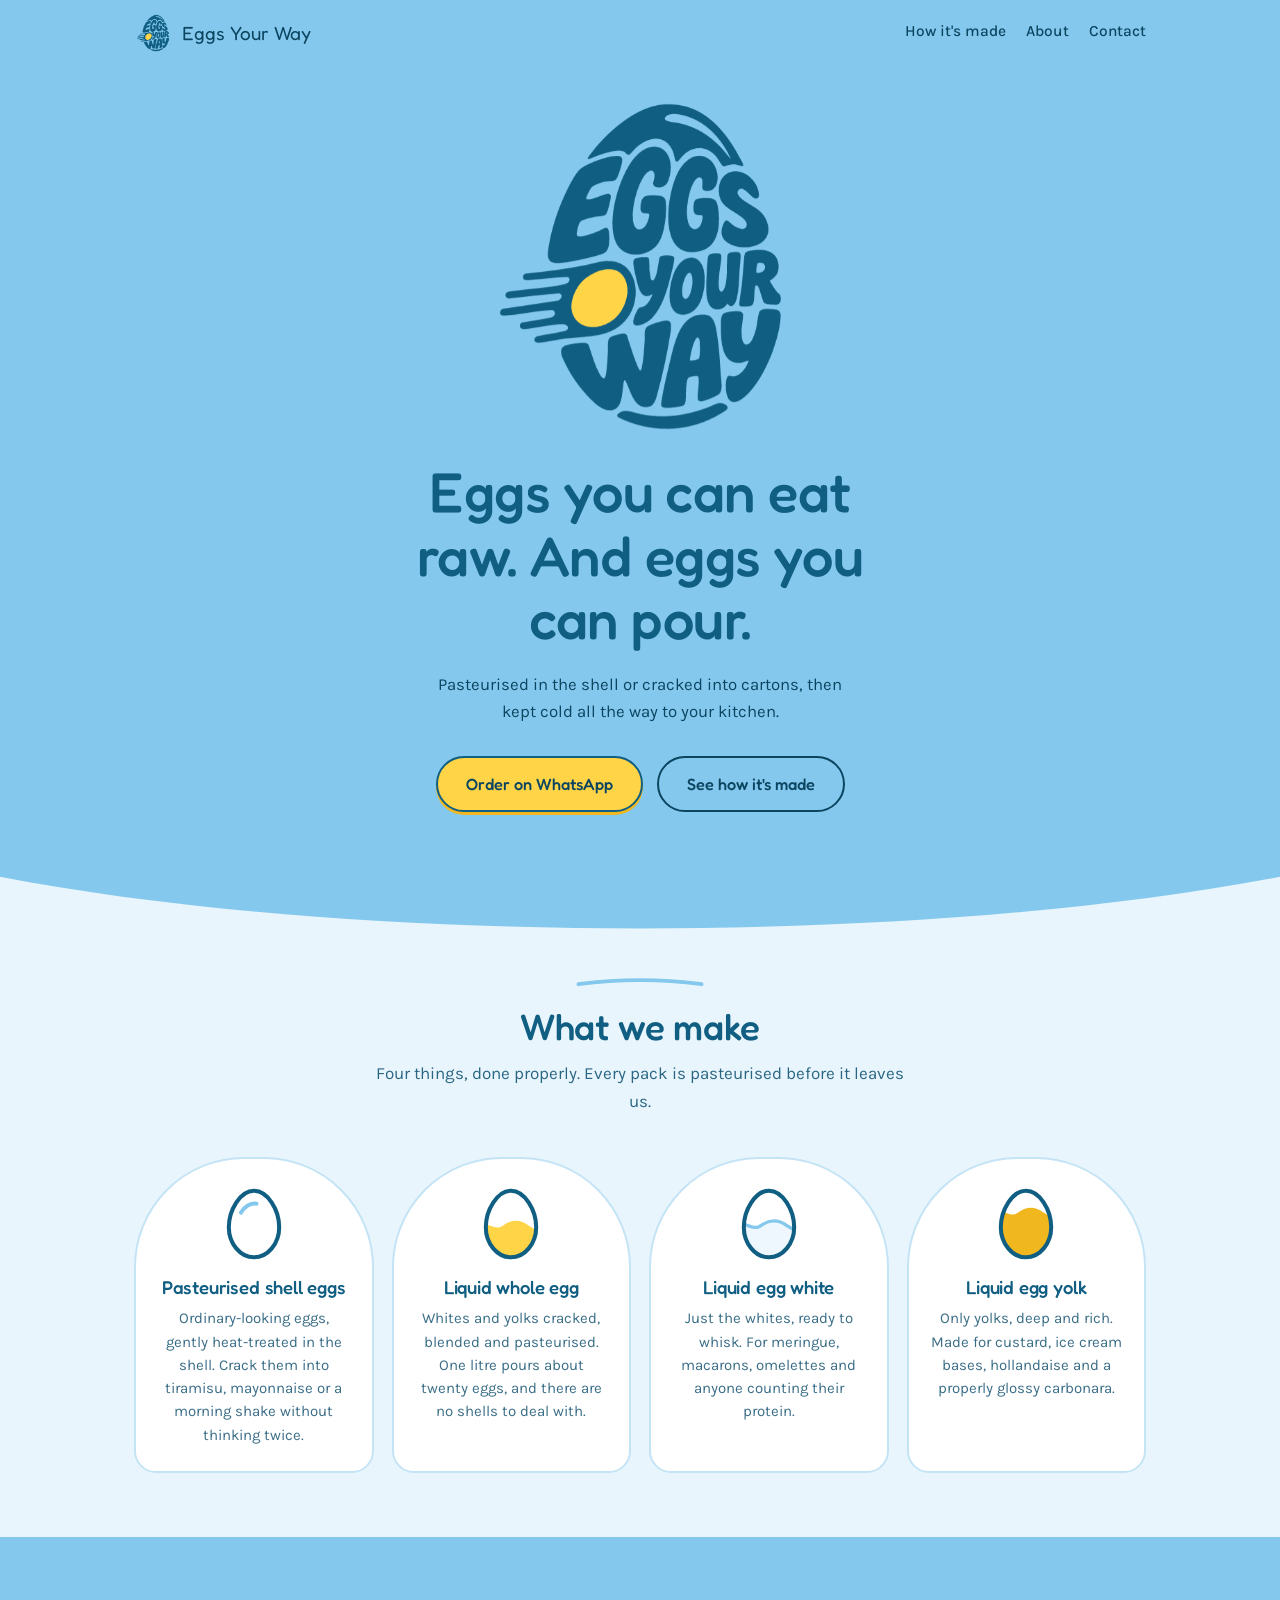
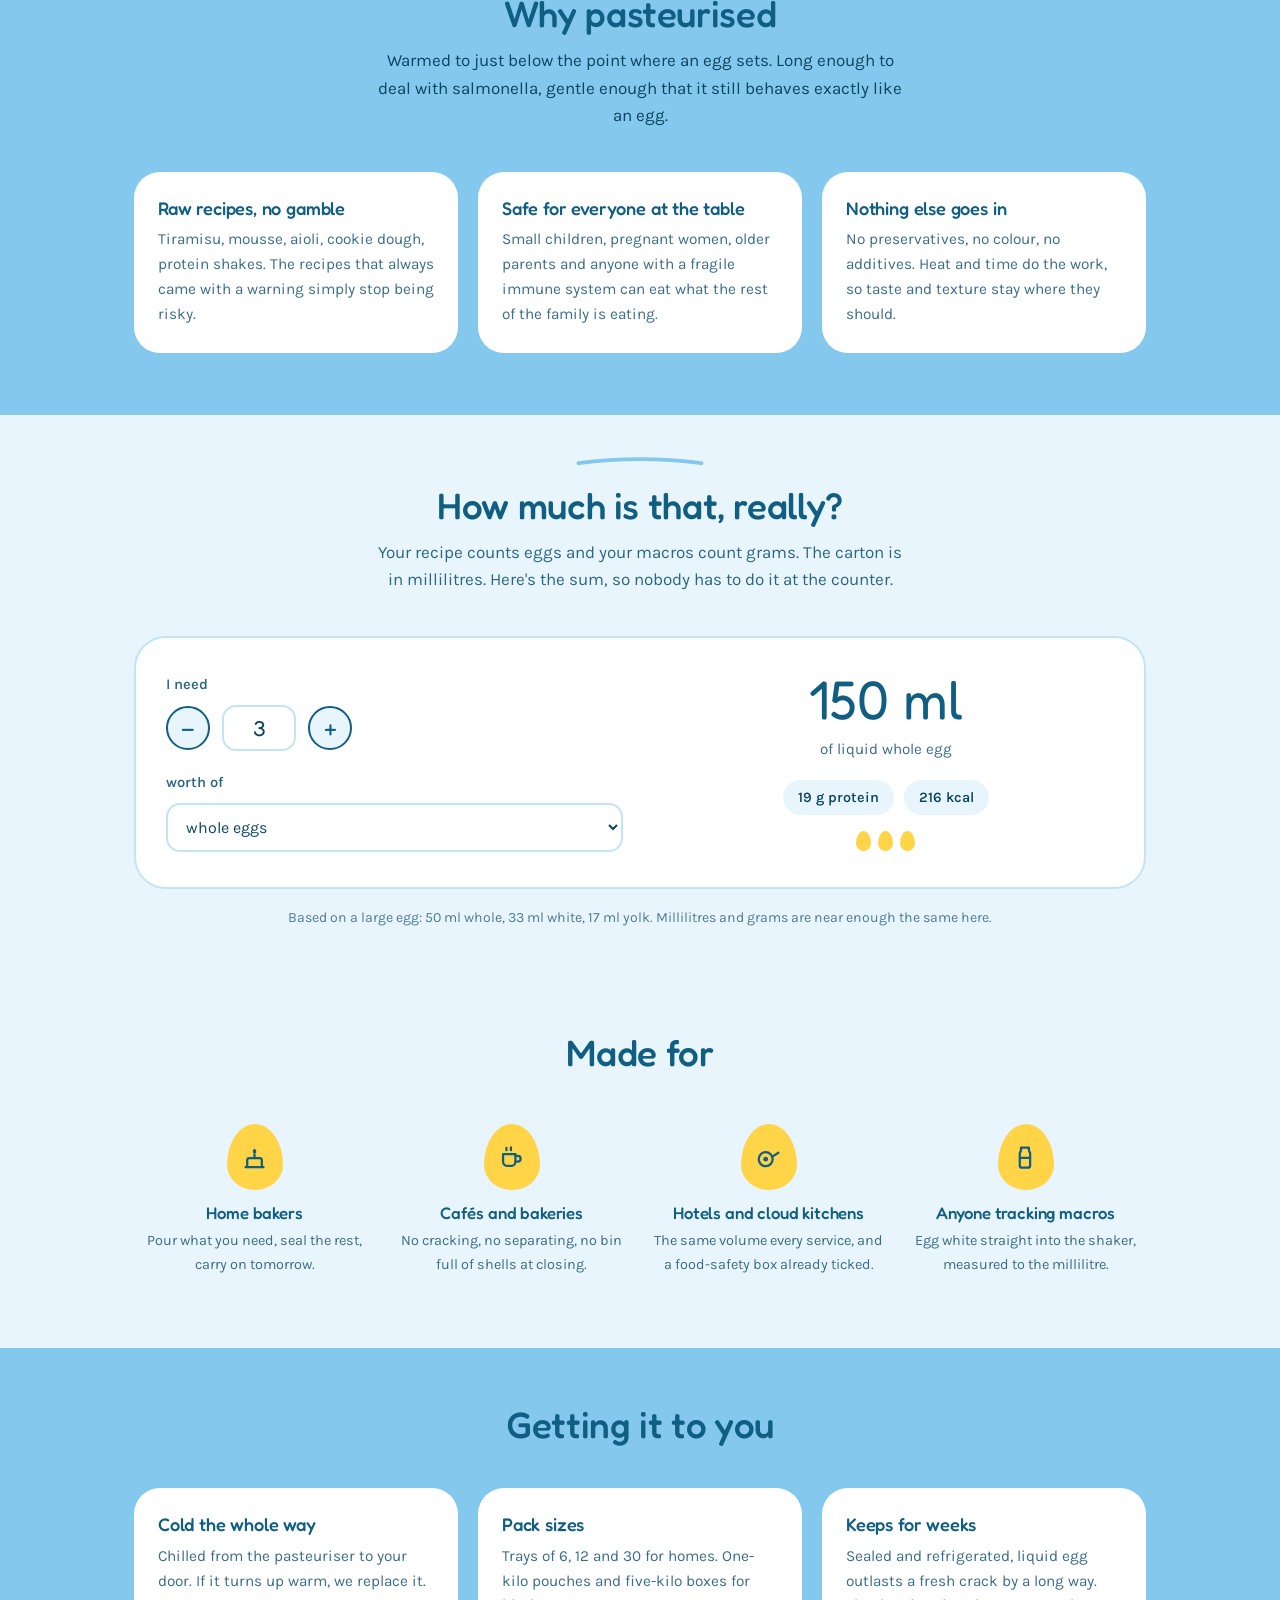
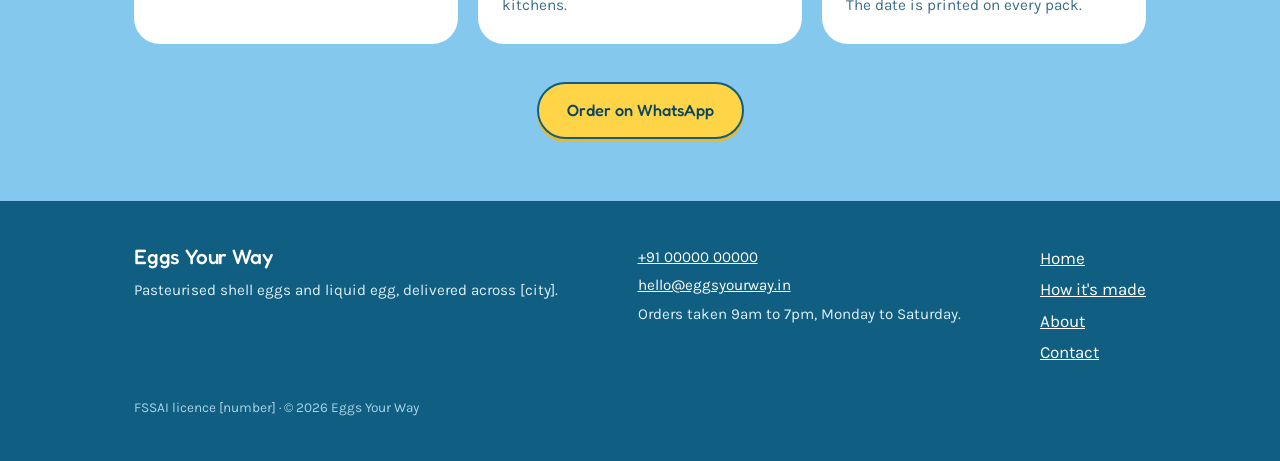
==== index.html @ 67f15cf7 "Add Eggs Your Way static site Initial site: home, process, about, and contact pages plus a build scr" ====
<!DOCTYPE html>
<html lang="en">
<head>
<meta charset="utf-8">
<meta name="viewport" content="width=device-width, initial-scale=1">
<title>Eggs Your Way — pasteurised eggs and liquid egg</title>
<meta name="description" content="Pasteurised shell eggs and ready-to-pour liquid egg. Safe to eat raw, kept cold from the pasteuriser to your kitchen.">
<link rel="icon" href="favicon.png">
<meta property="og:title" content="Eggs Your Way — pasteurised eggs and liquid egg">
<meta property="og:description" content="Pasteurised shell eggs and ready-to-pour liquid egg. Safe to eat raw, kept cold from the pasteuriser to your kitchen.">
<meta property="og:image" content="logo.png">
<link rel="preconnect" href="https://fonts.googleapis.com">
<link rel="preconnect" href="https://fonts.gstatic.com" crossorigin>
<link href="https://fonts.googleapis.com/css2?family=Fredoka:wght@400;500;600&family=Karla:ital,wght@0,400;0,500;0,600;1,400&display=swap" rel="stylesheet">
<link rel="stylesheet" href="style.css">
</head>
<body>

<header class="bar">
  <div class="wrap bar-in">
    <a class="mark" href="index.html">
      <img src="logo.png" alt="Eggs Your Way">
      <span>Eggs Your Way</span>
    </a>
    <nav>
      <a href="process.html">How it's made</a>
      <a href="about.html">About</a>
      <a href="contact.html">Contact</a>
    </nav>
  </div>
</header>

<main>

  <div class="sky-panel hero">
    <div class="wrap">
      <img class="hero-logo" src="logo.png" alt="Eggs Your Way logo: bold lettering inside an egg with a yolk trailing speed lines">
      <h1>Eggs you can eat raw. And eggs you can pour.</h1>
      <p class="sub">Pasteurised in the shell or cracked into cartons, then kept cold all the way to your kitchen.</p>
      <div class="hero-cta">
        <a class="btn btn-yolk" href="https://wa.me/910000000000?text=Hi!%20I%27d%20like%20to%20order%20eggs." target="_blank" rel="noopener">Order on WhatsApp</a>
        <a class="btn btn-plain" href="process.html">See how it's made</a>
      </div>
    </div>
    <svg class="curve" viewBox="0 0 1440 100" preserveAspectRatio="none" aria-hidden="true">
      <path d="M0 26 C400 112 1040 112 1440 26 L1440 100 L0 100 Z" fill="#E9F5FC"/>
    </svg>
  </div>

  <section id="range">
    <div class="wrap">
      <div class="head">
        <svg class="arc" viewBox="0 0 240 16" aria-hidden="true"><path d="M8 12 Q120 -3 232 12" fill="none" stroke="currentColor" stroke-width="7" stroke-linecap="round"/></svg>
        <h2>What we make</h2>
        <p>Four things, done properly. Every pack is pasteurised before it leaves us.</p>
      </div>
      <div class="range">
        <article class="egg-card"><svg viewBox="0 0 96 96" role="img" aria-label="A whole egg in its shell"><path d="M48 7C65 7 79 31 79 52c0 20-14 37-31 37S17 72 17 52C17 31 31 7 48 7Z" fill="#fff"/><path d="M48 7C65 7 79 31 79 52c0 20-14 37-31 37S17 72 17 52C17 31 31 7 48 7Z" fill="none" stroke="#105E82" stroke-width="5"/><path d="M32 34c4-8 12-12 19-11" fill="none" stroke="#84C8EE" stroke-width="5" stroke-linecap="round"/></svg>
          <h3>Pasteurised shell eggs</h3>
          <p>Ordinary-looking eggs, gently heat-treated in the shell. Crack them into tiramisu, mayonnaise or a morning shake without thinking twice.</p>
        </article>
        <article class="egg-card"><svg viewBox="0 0 96 96" role="img" aria-label="An egg holding liquid whole egg"><defs><clipPath id="c2"><path d="M48 7C65 7 79 31 79 52c0 20-14 37-31 37S17 72 17 52C17 31 31 7 48 7Z"/></clipPath></defs><path d="M48 7C65 7 79 31 79 52c0 20-14 37-31 37S17 72 17 52C17 31 31 7 48 7Z" fill="#fff"/><g clip-path="url(#c2)"><path d="M6 50c11-8 21 8 32 0s21-8 32 0 21 6 32 0v52 H6Z" fill="#FFD447"/></g><path d="M48 7C65 7 79 31 79 52c0 20-14 37-31 37S17 72 17 52C17 31 31 7 48 7Z" fill="none" stroke="#105E82" stroke-width="5"/></svg>
          <h3>Liquid whole egg</h3>
          <p>Whites and yolks cracked, blended and pasteurised. One litre pours about twenty eggs, and there are no shells to deal with.</p>
        </article>
        <article class="egg-card"><svg viewBox="0 0 96 96" role="img" aria-label="An egg holding liquid egg white"><defs><clipPath id="c3"><path d="M48 7C65 7 79 31 79 52c0 20-14 37-31 37S17 72 17 52C17 31 31 7 48 7Z"/></clipPath></defs><path d="M48 7C65 7 79 31 79 52c0 20-14 37-31 37S17 72 17 52C17 31 31 7 48 7Z" fill="#fff"/><g clip-path="url(#c3)"><path d="M6 50c11-8 21 8 32 0s21-8 32 0 21 6 32 0v52 H6Z" fill="#EDF7FD"/><path d="M6 50c11-8 21 8 32 0s21-8 32 0 21 6 32 0" fill="none" stroke="#84C8EE" stroke-width="4"/></g><path d="M48 7C65 7 79 31 79 52c0 20-14 37-31 37S17 72 17 52C17 31 31 7 48 7Z" fill="none" stroke="#105E82" stroke-width="5"/></svg>
          <h3>Liquid egg white</h3>
          <p>Just the whites, ready to whisk. For meringue, macarons, omelettes and anyone counting their protein.</p>
        </article>
        <article class="egg-card"><svg viewBox="0 0 96 96" role="img" aria-label="An egg holding liquid egg yolk"><defs><clipPath id="c4"><path d="M48 7C65 7 79 31 79 52c0 20-14 37-31 37S17 72 17 52C17 31 31 7 48 7Z"/></clipPath></defs><path d="M48 7C65 7 79 31 79 52c0 20-14 37-31 37S17 72 17 52C17 31 31 7 48 7Z" fill="#fff"/><g clip-path="url(#c4)"><path d="M6 34c11-8 21 8 32 0s21-8 32 0 21 6 32 0v68 H6Z" fill="#F0B71E"/></g><path d="M48 7C65 7 79 31 79 52c0 20-14 37-31 37S17 72 17 52C17 31 31 7 48 7Z" fill="none" stroke="#105E82" stroke-width="5"/></svg>
          <h3>Liquid egg yolk</h3>
          <p>Only yolks, deep and rich. Made for custard, ice cream bases, hollandaise and a properly glossy carbonara.</p>
        </article>
      </div>
    </div>
  </section>

  <section class="on-sky">
    <div class="wrap">
      <div class="head">
        <h2>Why pasteurised</h2>
        <p>Warmed to just below the point where an egg sets. Long enough to deal with salmonella, gentle enough that it still behaves exactly like an egg.</p>
      </div>
      <div class="trio">
        <div class="card">
          <h3>Raw recipes, no gamble</h3>
          <p>Tiramisu, mousse, aioli, cookie dough, protein shakes. The recipes that always came with a warning simply stop being risky.</p>
        </div>
        <div class="card">
          <h3>Safe for everyone at the table</h3>
          <p>Small children, pregnant women, older parents and anyone with a fragile immune system can eat what the rest of the family is eating.</p>
        </div>
        <div class="card">
          <h3>Nothing else goes in</h3>
          <p>No preservatives, no colour, no additives. Heat and time do the work, so taste and texture stay where they should.</p>
        </div>
      </div>
    </div>
  </section>

  <section id="convert">
    <div class="wrap">
      <div class="head">
        <svg class="arc" viewBox="0 0 240 16" aria-hidden="true"><path d="M8 12 Q120 -3 232 12" fill="none" stroke="currentColor" stroke-width="7" stroke-linecap="round"/></svg>
        <h2>How much is that, really?</h2>
        <p>Your recipe counts eggs and your macros count grams. The carton is in millilitres. Here's the sum, so nobody has to do it at the counter.</p>
      </div>
      <div class="calc">
        <div>
          <label for="count">I need</label>
          <div class="stepper">
            <button type="button" id="minus" aria-label="One fewer egg">&minus;</button>
            <input id="count" type="number" min="1" max="99" value="3" inputmode="numeric" aria-label="Number of eggs">
            <button type="button" id="plus" aria-label="One more egg">+</button>
          </div>
          <label for="kind" style="margin-top:20px">worth of</label>
          <select id="kind" aria-label="Type of egg">
            <option value="whole">whole eggs</option>
            <option value="white">egg whites</option>
            <option value="yolk">egg yolks</option>
          </select>
        </div>
        <div class="readout">
          <span class="amount" id="amount">150 ml</span>
          <p class="caption" id="caption">of liquid whole egg</p>
          <div class="macros"><span id="pro">19 g protein</span><span id="kcal">215 kcal</span></div>
          <div class="dots" id="dots" aria-hidden="true"></div>
        </div>
      </div>
      <p class="footnote">Based on a large egg: 50 ml whole, 33 ml white, 17 ml yolk. Millilitres and grams are near enough the same here.</p>
    </div>
  </section>

  <section id="for">
    <div class="wrap">
      <div class="head"><h2>Made for</h2></div>
      <div class="for-grid">
        <div class="for-item">
          <div class="blob" aria-hidden="true"><svg viewBox="0 0 24 24" fill="none" stroke="currentColor" stroke-width="2" stroke-linecap="round" stroke-linejoin="round"><path d="M4 20.5h16"/><path d="M5.5 20.5v-6a2 2 0 012-2h9a2 2 0 012 2v6"/><path d="M12 12.5V9.5"/><path d="M12 7.8c.9-.9.6-1.9 0-2.5-.6.6-.9 1.6 0 2.5Z"/></svg></div>
          <h3>Home bakers</h3>
          <p>Pour what you need, seal the rest, carry on tomorrow.</p>
        </div>
        <div class="for-item">
          <div class="blob" aria-hidden="true"><svg viewBox="0 0 24 24" fill="none" stroke="currentColor" stroke-width="2" stroke-linecap="round" stroke-linejoin="round"><path d="M4.5 9h11v6.5a4 4 0 01-4 4h-3a4 4 0 01-4-4V9Z"/><path d="M15.5 10.5h2a2.6 2.6 0 010 5.2h-2"/><path d="M7.5 3.5v2M11.5 3v2.5"/></svg></div>
          <h3>Caf&eacute;s and bakeries</h3>
          <p>No cracking, no separating, no bin full of shells at closing.</p>
        </div>
        <div class="for-item">
          <div class="blob" aria-hidden="true"><svg viewBox="0 0 24 24" fill="none" stroke="currentColor" stroke-width="2" stroke-linecap="round" stroke-linejoin="round"><circle cx="9.5" cy="13.5" r="6.2"/><path d="M15.4 11.2l5.4-3.4"/><circle cx="9.5" cy="13.5" r="2.1" fill="currentColor" stroke="none"/></svg></div>
          <h3>Hotels and cloud kitchens</h3>
          <p>The same volume every service, and a food-safety box already ticked.</p>
        </div>
        <div class="for-item">
          <div class="blob" aria-hidden="true"><svg viewBox="0 0 24 24" fill="none" stroke="currentColor" stroke-width="2" stroke-linecap="round" stroke-linejoin="round"><path d="M9 3.2h6v2.6l1.1 2.2v11a2 2 0 01-2 2h-5.2a2 2 0 01-2-2v-11L8 5.8V3.2Z"/><path d="M7.9 12.4h8.2"/></svg></div>
          <h3>Anyone tracking macros</h3>
          <p>Egg white straight into the shaker, measured to the millilitre.</p>
        </div>
      </div>
    </div>
  </section>

  <section class="on-sky">
    <div class="wrap">
      <div class="head">
        <h2>Getting it to you</h2>
      </div>
      <div class="trio">
        <div class="card">
          <h3>Cold the whole way</h3>
          <p>Chilled from the pasteuriser to your door. If it turns up warm, we replace it.</p>
        </div>
        <div class="card">
          <h3>Pack sizes</h3>
          <p>Trays of 6, 12 and 30 for homes. One-kilo pouches and five-kilo boxes for kitchens.</p>
        </div>
        <div class="card">
          <h3>Keeps for weeks</h3>
          <p>Sealed and refrigerated, liquid egg outlasts a fresh crack by a long way. The date is printed on every pack.</p>
        </div>
      </div>
      <div style="text-align:center;margin-top:38px">
        <a class="btn btn-yolk" href="https://wa.me/910000000000?text=Hi!%20I%27d%20like%20to%20order%20eggs." target="_blank" rel="noopener">Order on WhatsApp</a>
      </div>
    </div>
  </section>
</main>

<footer>
  <div class="wrap foot-in">
    <div>
      <h3>Eggs Your Way</h3>
      <p>Pasteurised shell eggs and liquid egg, delivered across [city].</p>
    </div>
    <div>
      <p><a href="https://wa.me/910000000000">+91 00000 00000</a></p>
      <p><a href="mailto:hello@eggsyourway.in">hello@eggsyourway.in</a></p>
      <p>Orders taken 9am to 7pm, Monday to Saturday.</p>
    </div>
    <nav>
      <a href="index.html">Home</a>
      <a href="process.html">How it's made</a>
      <a href="about.html">About</a>
      <a href="contact.html">Contact</a>
    </nav>
  </div>
  <div class="wrap"><p class="foot-note">FSSAI licence [number] &middot; &copy; <span id="yr">2026</span> Eggs Your Way</p></div>
</footer>
<script>document.getElementById('yr').textContent=new Date().getFullYear();</script>
<script>
(function(){
  var data = {
    whole:{ml:50, pro:6.3, kcal:72, name:'of liquid whole egg'},
    white:{ml:33, pro:3.6, kcal:17, name:'of liquid egg white'},
    yolk: {ml:17, pro:2.7, kcal:55, name:'of liquid egg yolk'}
  };
  var count=document.getElementById('count'), kind=document.getElementById('kind'),
      amount=document.getElementById('amount'), caption=document.getElementById('caption'),
      pro=document.getElementById('pro'), kcal=document.getElementById('kcal'),
      dots=document.getElementById('dots');

  function render(){
    var n=parseInt(count.value,10);
    if(isNaN(n)||n<1) n=1;
    if(n>99) n=99;
    count.value=n;
    var d=data[kind.value];
    amount.textContent=(n*d.ml)+' ml';
    caption.textContent=d.name;
    pro.textContent=Math.round(n*d.pro)+' g protein';
    kcal.textContent=Math.round(n*d.kcal)+' kcal';
    amount.classList.remove('pop'); void amount.offsetWidth; amount.classList.add('pop');
    dots.innerHTML='';
    if(n<=12){ for(var i=0;i<n;i++) dots.appendChild(document.createElement('i')); }
  }
  document.getElementById('minus').addEventListener('click',function(){
    count.value=Math.max(1,parseInt(count.value,10)-1); render();
  });
  document.getElementById('plus').addEventListener('click',function(){
    count.value=Math.min(99,parseInt(count.value,10)+1); render();
  });
  count.addEventListener('input',render);
  kind.addEventListener('change',render);
  render();
})();
</script>
</body>
</html>
---- style.css ----
/* Eggs Your Way — shared styles.
   Colours sampled from the logo. Change them here, they change everywhere. */

:root{
  --sky:#84C8EE;
  --sky-pale:#E9F5FC;
  --sky-mid:#C4E4F6;
  --teal:#105E82;
  --ink:#0B4560;
  --body-ink:#3a6d87;
  --yolk:#FFD447;
  --yolk-deep:#F0B71E;
  --shell:#FFFFFF;
  --wrap:1060px;
  --display:"Fredoka","Trebuchet MS",system-ui,sans-serif;
  --body:"Karla","Helvetica Neue",Arial,sans-serif;
}

*,*::before,*::after{box-sizing:border-box;}
html{scroll-behavior:smooth;}
body{
  margin:0;background:var(--sky-pale);color:var(--ink);
  font-family:var(--body);font-size:17px;line-height:1.62;
  -webkit-font-smoothing:antialiased;
}
h1,h2,h3{font-family:var(--display);font-weight:500;line-height:1.14;letter-spacing:-.01em;margin:0;}
p{margin:0;}
a{color:inherit;}
img,svg{display:block;max-width:100%;}
:focus-visible{outline:3px solid var(--teal);outline-offset:3px;border-radius:4px;}
.wrap{width:100%;max-width:var(--wrap);margin:0 auto;padding:0 24px;}

/* ---------- top bar ---------- */
.bar{position:sticky;top:0;z-index:20;background:var(--sky);}
.bar-in{display:flex;align-items:center;gap:20px;height:66px;}
.mark{display:flex;align-items:center;gap:10px;text-decoration:none;margin-right:auto;}
.mark img{width:38px;height:38px;object-fit:contain;}
.mark span{font-family:var(--display);font-size:19px;color:var(--ink);}
.bar nav{display:flex;gap:20px;align-items:center;}
.bar nav a{
  font-size:15.5px;font-weight:500;color:var(--ink);text-decoration:none;
  padding:6px 0;border-bottom:2px solid transparent;white-space:nowrap;
}
.bar nav a:hover{border-bottom-color:var(--ink);}
.bar nav a[aria-current="page"]{border-bottom-color:var(--ink);}
@media (max-width:700px){
  .bar-in{height:60px;gap:12px;}
  .mark span{display:none;}
  .bar nav{gap:15px;}
  .bar nav a{font-size:14.5px;}
}

/* ---------- sky panels ---------- */
.sky-panel{background:var(--sky);position:relative;text-align:center;}
.curve{width:100%;height:80px;}
@media (max-width:640px){.curve{height:48px;}}

/* home hero */
.hero{padding:28px 0 0;}
.hero-logo{width:min(300px,62vw);margin:0 auto 22px;animation:settle .7s cubic-bezier(.2,.9,.3,1) both;}
.hero h1{font-size:clamp(2.1rem,6.2vw,3.5rem);color:var(--teal);max-width:15ch;margin:0 auto;
  animation:rise .7s .18s cubic-bezier(.2,.9,.3,1) both;}
.hero .sub{margin:20px auto 0;max-width:44ch;font-size:1.05rem;color:var(--ink);
  animation:rise .7s .3s cubic-bezier(.2,.9,.3,1) both;}
.hero-cta{display:flex;gap:14px;justify-content:center;flex-wrap:wrap;margin:30px 0 0;
  animation:rise .7s .42s cubic-bezier(.2,.9,.3,1) both;}
.hero .curve{margin-top:44px;}
@media (max-width:640px){.hero .curve{margin-top:32px;}}

/* inner-page header */
.page-head{padding:46px 0 0;}
.page-head h1{font-size:clamp(1.9rem,5.4vw,3rem);color:var(--teal);max-width:18ch;margin:0 auto;}
.page-head p{margin:16px auto 0;max-width:46ch;font-size:1.05rem;color:var(--ink);}
.page-head .curve{margin-top:40px;}

@keyframes settle{from{opacity:0;transform:scale(.9) translateY(-8px);}to{opacity:1;transform:none;}}
@keyframes rise{from{opacity:0;transform:translateY(14px);}to{opacity:1;transform:none;}}

/* ---------- buttons ---------- */
.btn{
  display:inline-block;font-family:var(--display);font-size:1.02rem;font-weight:500;
  padding:13px 28px;border-radius:999px;text-decoration:none;border:2px solid var(--teal);
  cursor:pointer;transition:transform .16s ease,background-color .16s ease;
}
.btn-yolk{background:var(--yolk);color:var(--ink);box-shadow:0 3px 0 var(--yolk-deep);}
.btn-yolk:hover{background:#ffdd6b;transform:translateY(-2px);}
.btn-plain{background:transparent;color:var(--ink);border-color:var(--ink);}
.btn-plain:hover{background:rgba(255,255,255,.45);}

/* ---------- sections ---------- */
section{padding:38px 0 64px;scroll-margin-top:84px;}
.head{text-align:center;max-width:54ch;margin:0 auto 42px;}
.head h2{font-size:clamp(1.6rem,3.8vw,2.3rem);color:var(--teal);}
.head p{margin-top:12px;color:#2a6683;}
.arc{width:132px;height:16px;color:var(--sky);margin:0 auto 16px;}
.on-sky{background:var(--sky);padding:56px 0 62px;}
.on-sky .head h2{color:var(--teal);}
.on-sky .head p{color:var(--ink);}

/* ---------- product row ---------- */
.range{display:grid;grid-template-columns:repeat(4,1fr);gap:18px;}
@media (max-width:880px){.range{grid-template-columns:repeat(2,1fr);}}
@media (max-width:460px){.range{grid-template-columns:1fr;}}
.egg-card{
  background:var(--shell);border:2px solid var(--sky-mid);
  border-radius:110px 110px 22px 22px;padding:26px 20px 24px;text-align:center;
}
.egg-card svg{width:78px;height:78px;margin:0 auto 14px;}
.egg-card h3{font-size:1.16rem;color:var(--teal);}
.egg-card p{font-size:.94rem;margin-top:9px;color:var(--body-ink);line-height:1.55;}

/* ---------- plain card grid ---------- */
.trio{display:grid;grid-template-columns:repeat(3,1fr);gap:20px;}
@media (max-width:820px){.trio{grid-template-columns:1fr;}}
.card{background:var(--shell);border-radius:26px;padding:26px 24px;}
.card h3{font-size:1.14rem;color:var(--teal);margin-bottom:9px;}
.card p{font-size:.96rem;color:var(--body-ink);}
.card p + p{margin-top:10px;}

/* ---------- converter ---------- */
.calc{
  background:var(--shell);border:2px solid var(--sky-mid);border-radius:32px;
  padding:34px 30px;display:grid;grid-template-columns:1fr 1fr;gap:34px;align-items:center;
}
@media (max-width:760px){.calc{grid-template-columns:1fr;gap:26px;padding:28px 22px;}}
.calc label{display:block;font-size:.92rem;font-weight:600;margin-bottom:8px;color:#2a6683;}
.stepper{display:flex;align-items:center;gap:12px;}
.stepper button{
  width:44px;height:44px;border-radius:50%;border:2px solid var(--teal);
  background:var(--sky-pale);color:var(--teal);font-size:1.5rem;line-height:1;
  font-family:var(--display);cursor:pointer;transition:background-color .15s ease;
}
.stepper button:hover{background:var(--sky-mid);}
.stepper input{
  width:74px;height:46px;text-align:center;font-family:var(--display);font-size:1.35rem;
  color:var(--ink);border:2px solid var(--sky-mid);border-radius:14px;background:#fff;
  -moz-appearance:textfield;appearance:textfield;
}
.stepper input::-webkit-outer-spin-button,
.stepper input::-webkit-inner-spin-button{-webkit-appearance:none;margin:0;}
.calc select{
  width:100%;padding:12px 14px;font-family:var(--body);font-size:1rem;color:var(--ink);
  border:2px solid var(--sky-mid);border-radius:14px;background:#fff;
}
.readout{text-align:center;}
.readout .amount{font-family:var(--display);font-size:clamp(2.4rem,7vw,3.4rem);
  color:var(--teal);line-height:1;display:inline-block;}
.readout .amount.pop{animation:pop .34s cubic-bezier(.3,1.4,.5,1);}
@keyframes pop{0%{transform:scale(.86);}60%{transform:scale(1.06);}100%{transform:scale(1);}}
.readout .caption{font-size:.95rem;color:var(--body-ink);margin-top:10px;}
.macros{display:flex;gap:10px;justify-content:center;margin-top:18px;flex-wrap:wrap;}
.macros span{background:var(--sky-pale);border-radius:999px;padding:6px 15px;
  font-size:.9rem;font-weight:600;color:var(--ink);}
.dots{display:flex;flex-wrap:wrap;gap:7px;justify-content:center;margin-top:16px;min-height:22px;}
.dots i{width:15px;height:20px;background:var(--yolk);
  border-radius:50% 50% 50% 50%/62% 62% 38% 38%;display:block;}
.footnote{text-align:center;font-size:.88rem;color:#4c7d95;margin-top:18px;}

/* ---------- made for ---------- */
.for-grid{display:grid;grid-template-columns:repeat(4,1fr);gap:16px;}
@media (max-width:880px){.for-grid{grid-template-columns:repeat(2,1fr);}}
@media (max-width:440px){.for-grid{grid-template-columns:1fr;}}
.for-item{text-align:center;padding:8px 6px;}
.for-item .blob{
  width:56px;height:66px;margin:0 auto 14px;background:var(--yolk);
  border-radius:50% 50% 50% 50%/62% 62% 38% 38%;display:grid;place-items:center;
}
.for-item .blob svg{width:27px;height:27px;color:var(--teal);}
.for-item h3{font-size:1.05rem;color:var(--teal);}
.for-item p{font-size:.9rem;color:var(--body-ink);margin-top:6px;}

/* ---------- temperature scale (process page) ---------- */
.temp{max-width:640px;margin:0 auto;}
.temp-bar{position:relative;height:20px;border-radius:999px;margin:96px 0 8px;
  background:linear-gradient(90deg,var(--sky-mid),var(--yolk) 62%,#EE8C5B);}
.pin{position:absolute;bottom:100%;transform:translateX(-50%);text-align:center;
  width:132px;padding-bottom:30px;}
.pin b{display:block;font-family:var(--display);font-size:1.28rem;color:var(--teal);}
.pin em{display:block;font-style:normal;font-size:.8rem;line-height:1.35;color:var(--body-ink);}
.pin::after{content:"";position:absolute;left:50%;bottom:2px;width:3px;height:26px;
  background:var(--teal);transform:translateX(-50%);border-radius:2px;}
.temp-scale{display:flex;justify-content:space-between;font-size:.82rem;color:#4c7d95;}
@media (max-width:560px){
  .temp-bar{margin-top:112px;}
  .pin{width:100px;padding-bottom:26px;}
  .pin b{font-size:1.05rem;}
  .pin em{font-size:.72rem;}
  .pin::after{height:22px;}
}

/* ---------- steps (process page) ---------- */
.steps{display:grid;gap:18px;}
.step{display:grid;grid-template-columns:64px 1fr;gap:20px;align-items:start;
  background:var(--shell);border-radius:26px;padding:22px 24px;}
.step .n{
  width:52px;height:62px;background:var(--yolk);border-radius:50% 50% 50% 50%/62% 62% 38% 38%;
  display:grid;place-items:center;font-family:var(--display);font-size:1.3rem;color:var(--ink);
}
.step h3{font-size:1.12rem;color:var(--teal);margin-bottom:7px;}
.step p{font-size:.96rem;color:var(--body-ink);}
@media (max-width:520px){
  .step{grid-template-columns:1fr;gap:12px;padding:20px;}
}

/* ---------- two-column prose (about) ---------- */
.duo{display:grid;grid-template-columns:1fr 1fr;gap:26px;align-items:start;}
@media (max-width:760px){.duo{grid-template-columns:1fr;}}
.prose p{color:var(--body-ink);}
.prose p + p{margin-top:14px;}
.prose h3{font-size:1.2rem;color:var(--teal);margin-bottom:10px;}

/* ---------- shelf-life comparison ---------- */
.bars{max-width:620px;margin:0 auto;display:grid;gap:16px;}
.bar-row{display:grid;grid-template-columns:1fr;gap:6px;}
.bar-row .lab{display:flex;justify-content:space-between;font-size:.94rem;color:var(--ink);
  font-weight:600;gap:12px;}
.bar-track{height:26px;background:var(--sky-pale);border-radius:999px;overflow:hidden;
  border:2px solid var(--sky-mid);}
.bar-fill{height:100%;background:var(--sky-mid);border-radius:999px;}
.bar-fill.long{background:var(--yolk);}

/* ---------- contact form ---------- */
.form{background:var(--shell);border:2px solid var(--sky-mid);border-radius:32px;
  padding:32px 30px;max-width:620px;margin:0 auto;}
@media (max-width:560px){.form{padding:26px 20px;}}
.field{margin-bottom:18px;}
.field label{display:block;font-size:.92rem;font-weight:600;margin-bottom:7px;color:#2a6683;}
.field input,.field select,.field textarea{
  width:100%;padding:12px 14px;font-family:var(--body);font-size:1rem;color:var(--ink);
  border:2px solid var(--sky-mid);border-radius:14px;background:#fff;
}
.field textarea{min-height:104px;resize:vertical;}
.form .btn{width:100%;text-align:center;}
.contact-lines{display:grid;gap:8px;margin-top:26px;text-align:center;font-size:1rem;}
.contact-lines a{font-weight:600;}

/* ---------- footer ---------- */
footer{background:var(--teal);color:#dcf0fa;padding:44px 0 38px;}
.foot-in{display:flex;flex-wrap:wrap;gap:26px;align-items:flex-start;justify-content:space-between;}
footer h3{font-family:var(--display);font-size:1.3rem;color:#fff;margin-bottom:10px;}
footer a{color:#fff;}
footer p{font-size:.95rem;margin-bottom:4px;}
footer nav{display:grid;gap:4px;}
.foot-note{margin-top:30px;font-size:.85rem;color:#a9d4e8;}

@media (prefers-reduced-motion:reduce){
  html{scroll-behavior:auto;}
  *,*::before,*::after{animation-duration:.01ms !important;animation-iteration-count:1 !important;
    transition-duration:.01ms !important;}
}
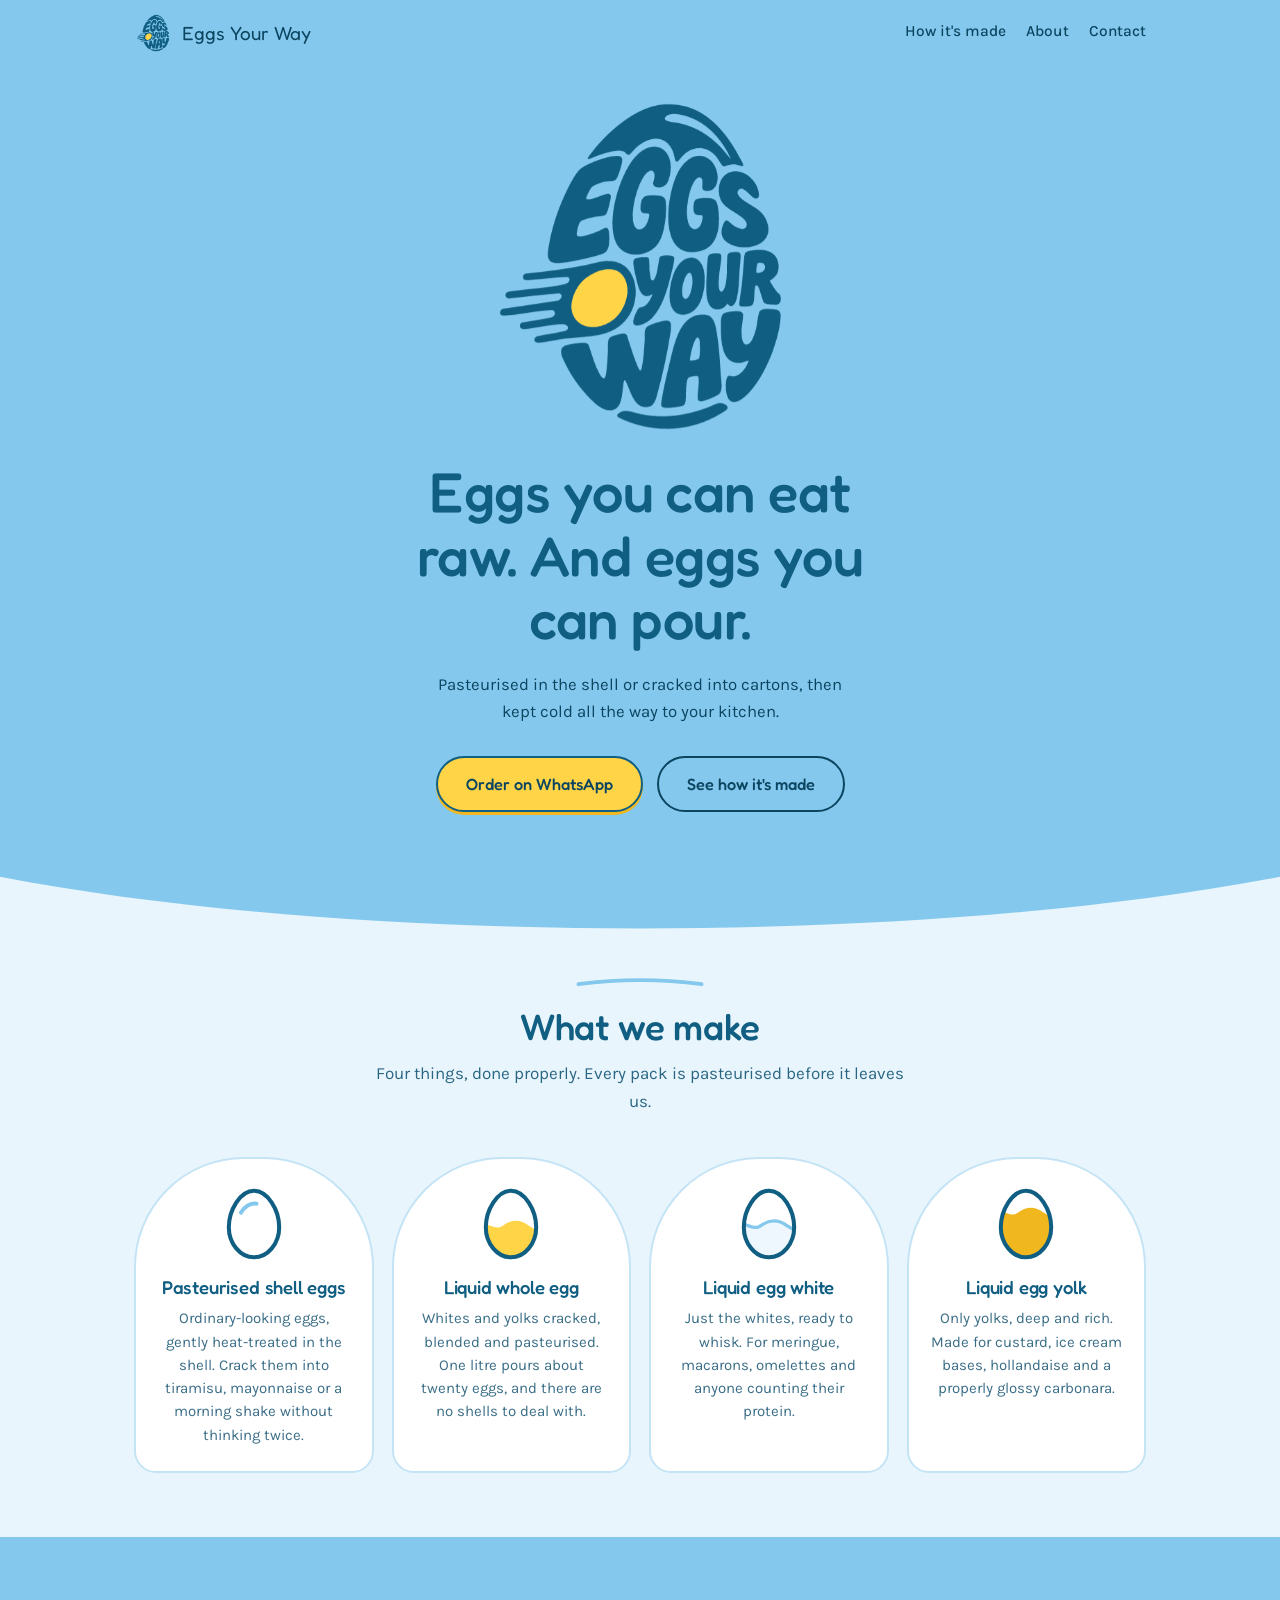
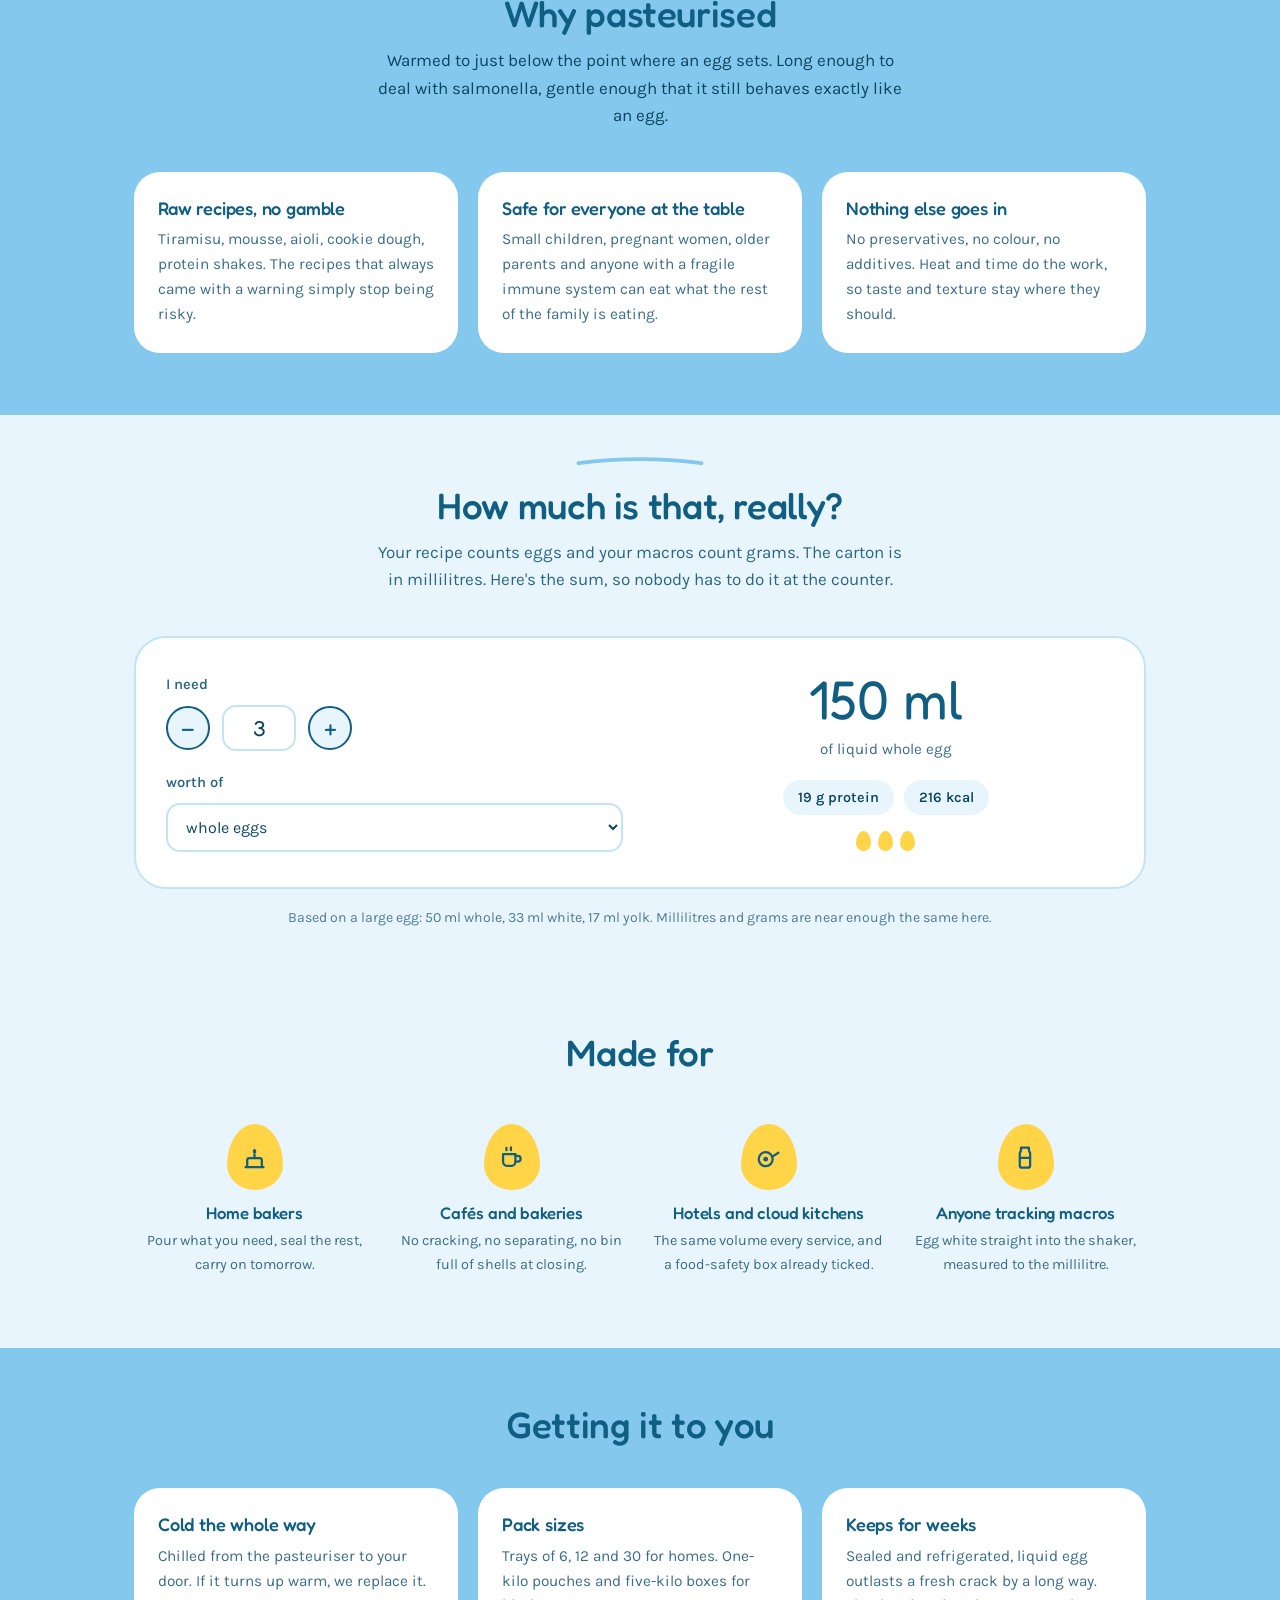
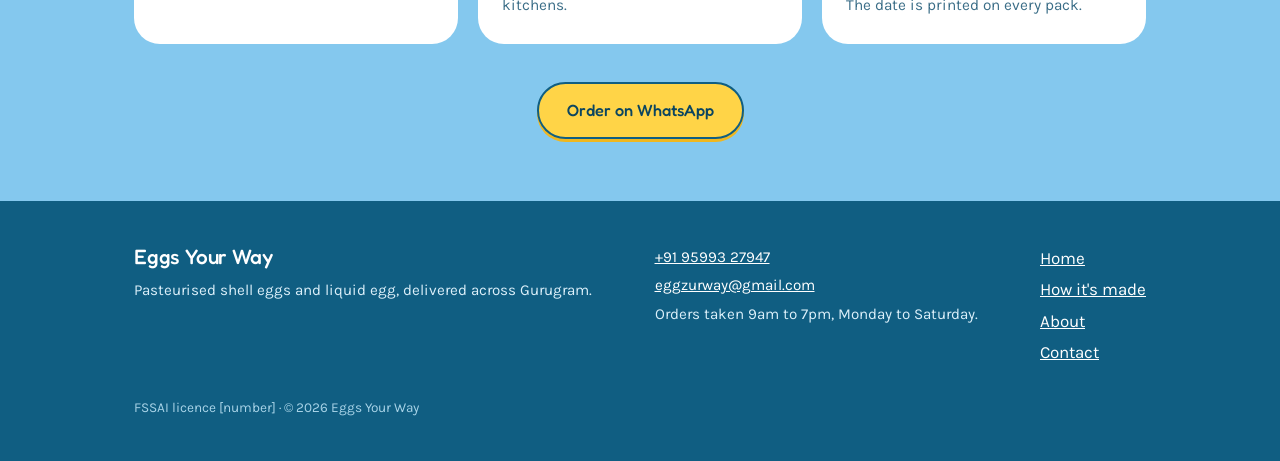
==== commit c7f0c58b: "Fill in real contact details Phone/WhatsApp +91 95993 27947, email eggzurway@gmail.com, and Gurugram" ====
--- a/index.html
+++ b/index.html
@@ -3,10 +3,10 @@
 <head>
 <meta charset="utf-8">
 <meta name="viewport" content="width=device-width, initial-scale=1">
-<title>Eggs Your Way — pasteurised eggs and liquid egg</title>
+<title>Eggs Your Way � pasteurised eggs and liquid egg</title>
 <meta name="description" content="Pasteurised shell eggs and ready-to-pour liquid egg. Safe to eat raw, kept cold from the pasteuriser to your kitchen.">
 <link rel="icon" href="favicon.png">
-<meta property="og:title" content="Eggs Your Way — pasteurised eggs and liquid egg">
+<meta property="og:title" content="Eggs Your Way � pasteurised eggs and liquid egg">
 <meta property="og:description" content="Pasteurised shell eggs and ready-to-pour liquid egg. Safe to eat raw, kept cold from the pasteuriser to your kitchen.">
 <meta property="og:image" content="logo.png">
 <link rel="preconnect" href="https://fonts.googleapis.com">
@@ -38,7 +38,7 @@
       <h1>Eggs you can eat raw. And eggs you can pour.</h1>
       <p class="sub">Pasteurised in the shell or cracked into cartons, then kept cold all the way to your kitchen.</p>
       <div class="hero-cta">
-        <a class="btn btn-yolk" href="https://wa.me/910000000000?text=Hi!%20I%27d%20like%20to%20order%20eggs." target="_blank" rel="noopener">Order on WhatsApp</a>
+        <a class="btn btn-yolk" href="https://wa.me/919599327947?text=Hi!%20I%27d%20like%20to%20order%20eggs." target="_blank" rel="noopener">Order on WhatsApp</a>
         <a class="btn btn-plain" href="process.html">See how it's made</a>
       </div>
     </div>
@@ -179,7 +179,7 @@
         </div>
       </div>
       <div style="text-align:center;margin-top:38px">
-        <a class="btn btn-yolk" href="https://wa.me/910000000000?text=Hi!%20I%27d%20like%20to%20order%20eggs." target="_blank" rel="noopener">Order on WhatsApp</a>
+        <a class="btn btn-yolk" href="https://wa.me/919599327947?text=Hi!%20I%27d%20like%20to%20order%20eggs." target="_blank" rel="noopener">Order on WhatsApp</a>
       </div>
     </div>
   </section>
@@ -189,11 +189,11 @@
   <div class="wrap foot-in">
     <div>
       <h3>Eggs Your Way</h3>
-      <p>Pasteurised shell eggs and liquid egg, delivered across [city].</p>
+      <p>Pasteurised shell eggs and liquid egg, delivered across Gurugram.</p>
     </div>
     <div>
-      <p><a href="https://wa.me/910000000000">+91 00000 00000</a></p>
-      <p><a href="mailto:hello@eggsyourway.in">hello@eggsyourway.in</a></p>
+      <p><a href="https://wa.me/919599327947">+91 95993 27947</a></p>
+      <p><a href="mailto:eggzurway@gmail.com">eggzurway@gmail.com</a></p>
       <p>Orders taken 9am to 7pm, Monday to Saturday.</p>
     </div>
     <nav>
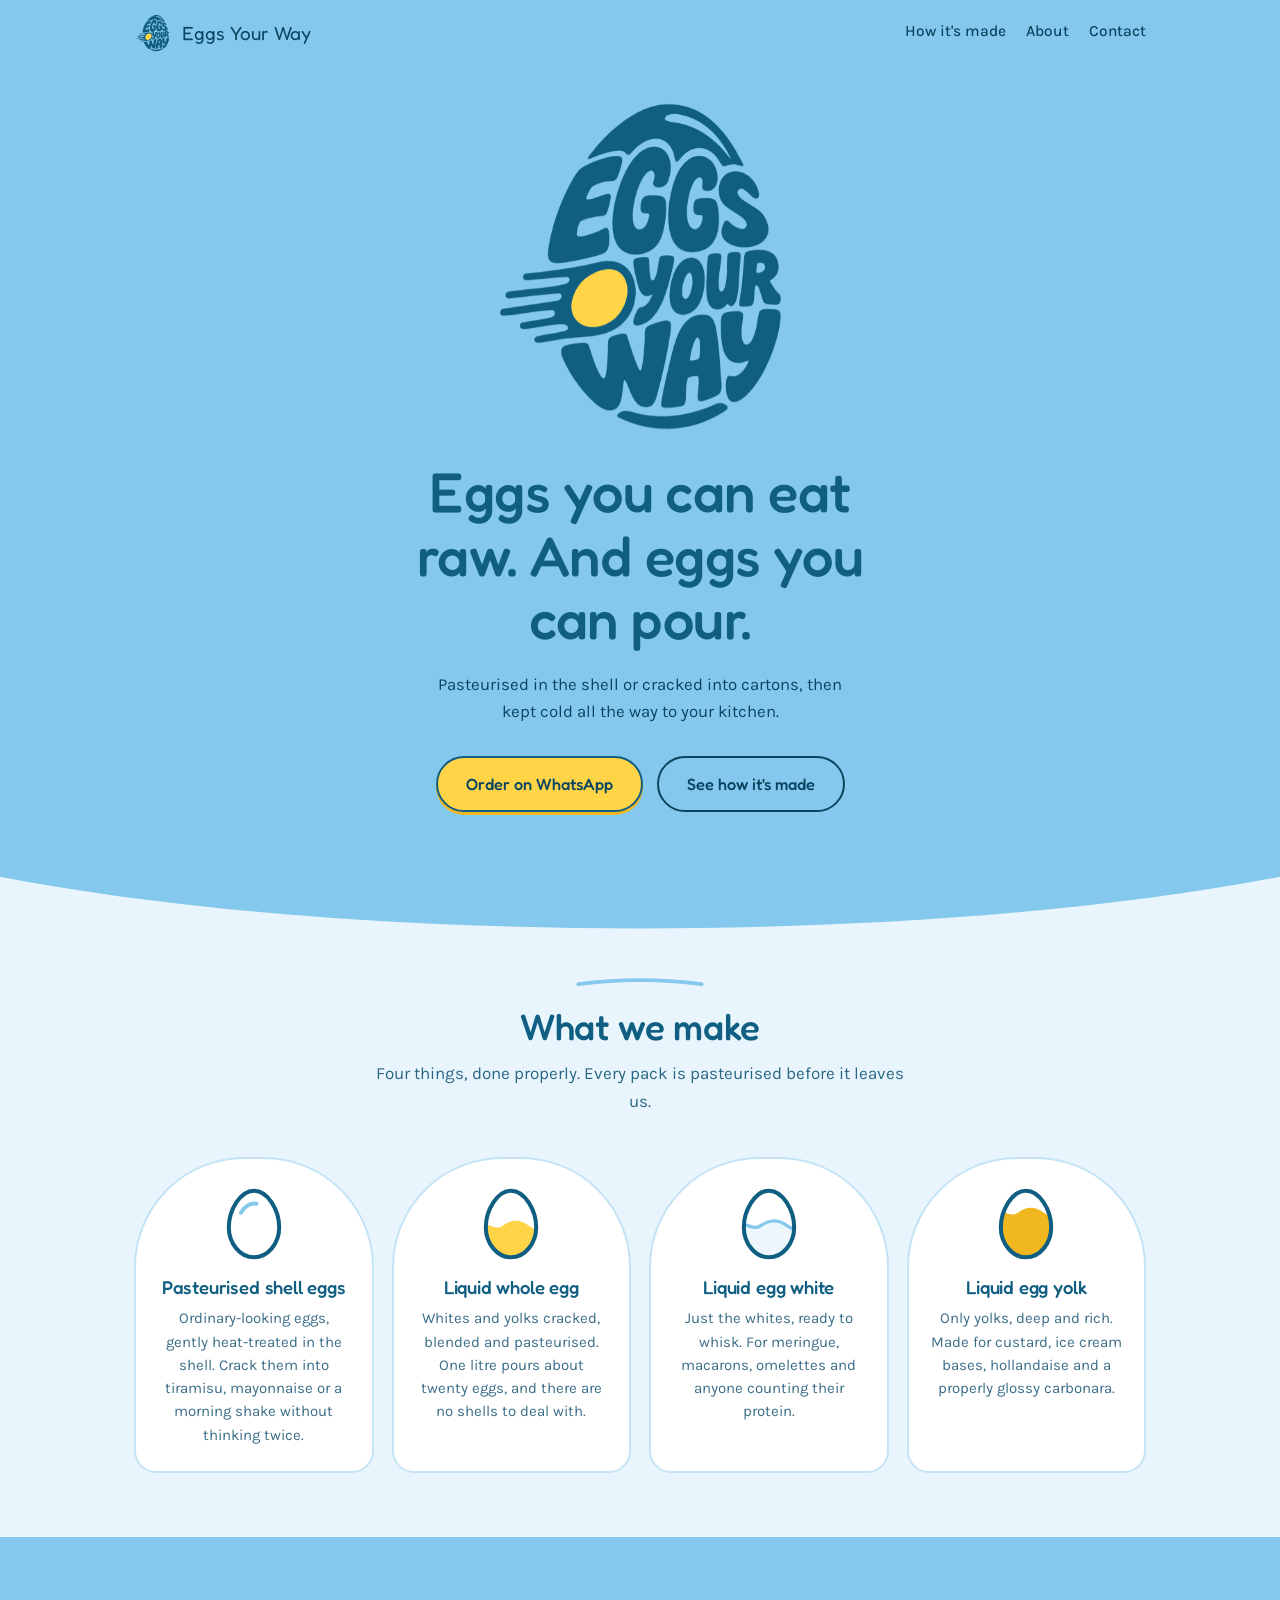
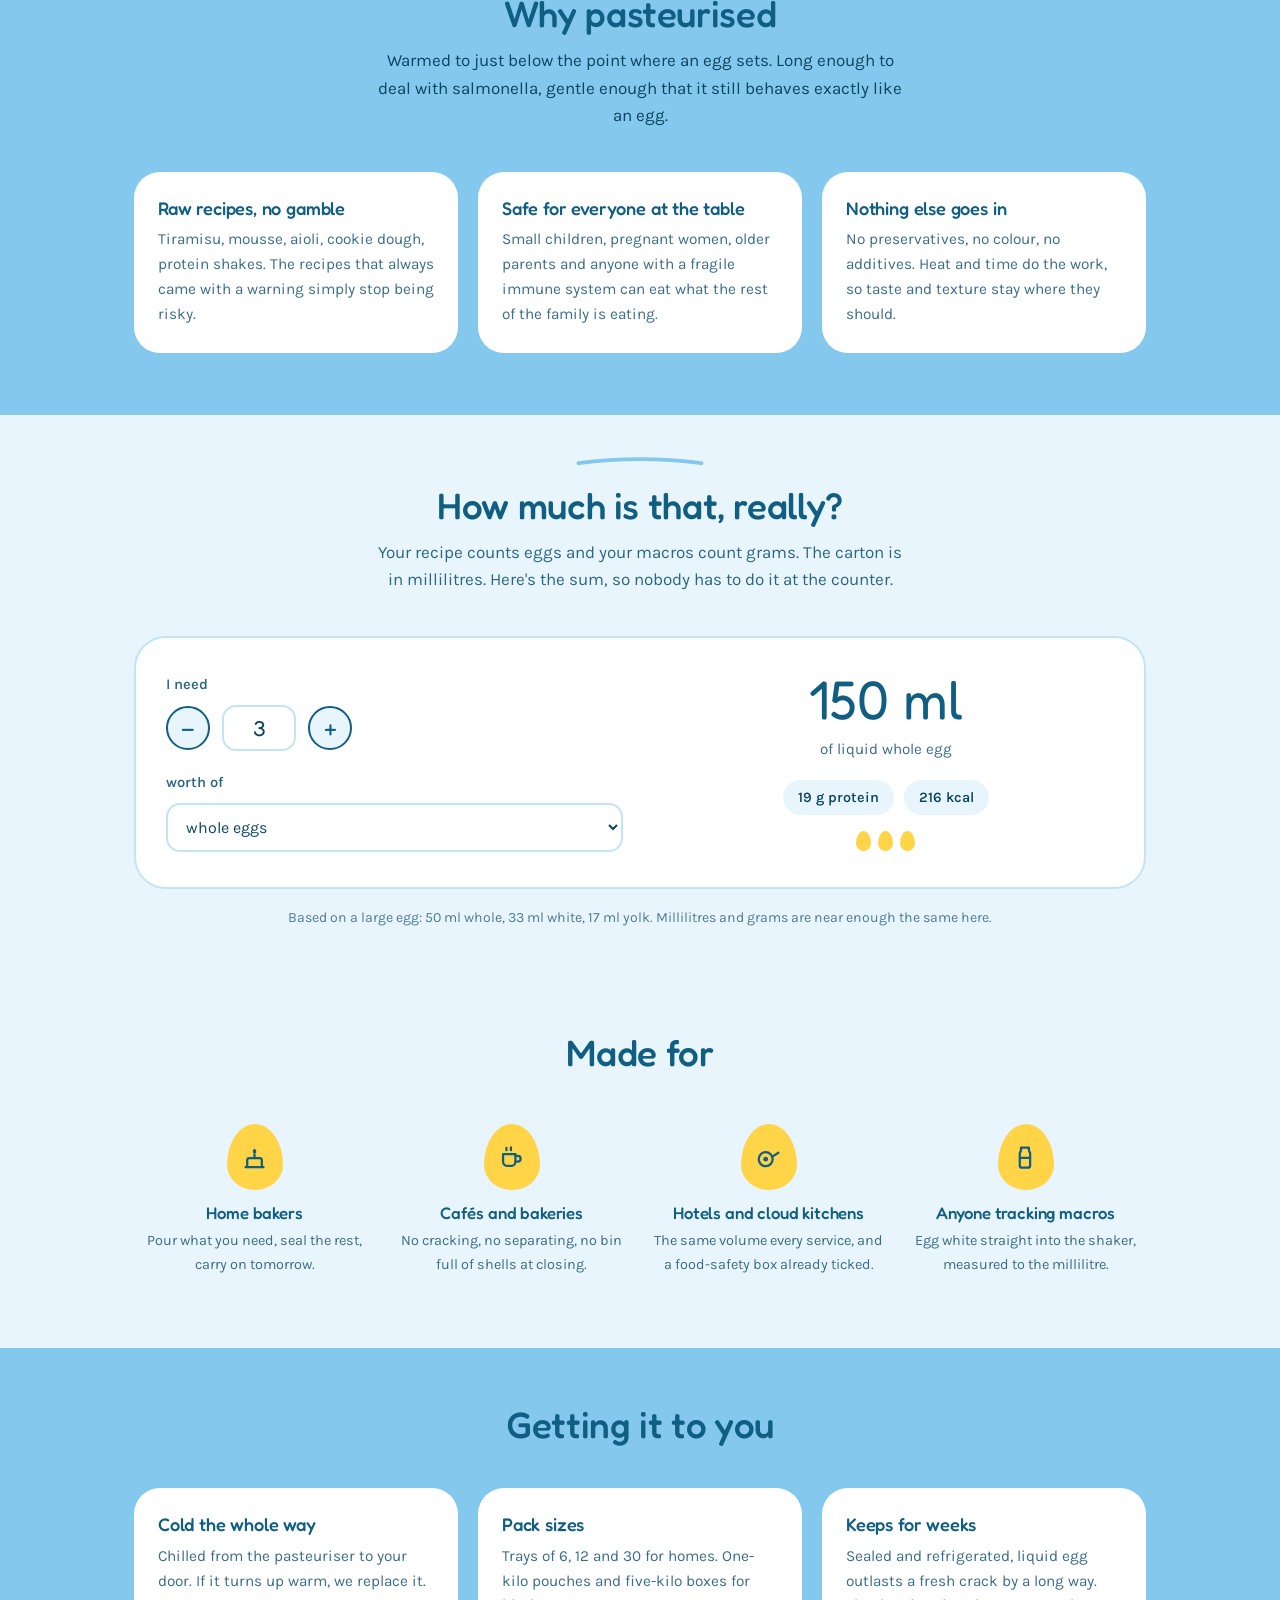
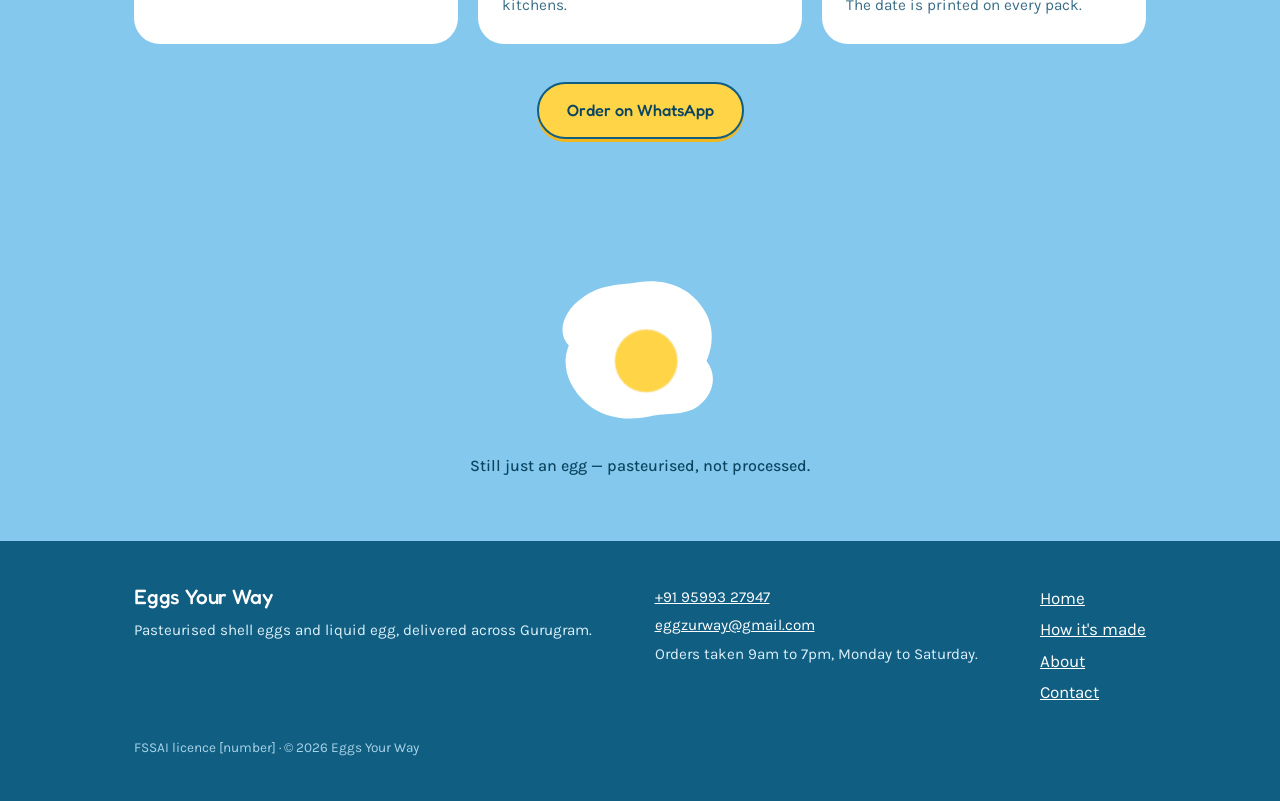
==== commit ef6626a9: "Add animated fried-egg to home page, photo placeholders on process page Self-contained inline SVG + " ====
--- a/index.html
+++ b/index.html
@@ -3,10 +3,10 @@
 <head>
 <meta charset="utf-8">
 <meta name="viewport" content="width=device-width, initial-scale=1">
-<title>Eggs Your Way � pasteurised eggs and liquid egg</title>
+<title>Eggs Your Way — pasteurised eggs and liquid egg</title>
 <meta name="description" content="Pasteurised shell eggs and ready-to-pour liquid egg. Safe to eat raw, kept cold from the pasteuriser to your kitchen.">
 <link rel="icon" href="favicon.png">
-<meta property="og:title" content="Eggs Your Way � pasteurised eggs and liquid egg">
+<meta property="og:title" content="Eggs Your Way — pasteurised eggs and liquid egg">
 <meta property="og:description" content="Pasteurised shell eggs and ready-to-pour liquid egg. Safe to eat raw, kept cold from the pasteuriser to your kitchen.">
 <meta property="og:image" content="logo.png">
 <link rel="preconnect" href="https://fonts.googleapis.com">
@@ -181,6 +181,33 @@
       <div style="text-align:center;margin-top:38px">
         <a class="btn btn-yolk" href="https://wa.me/919599327947?text=Hi!%20I%27d%20like%20to%20order%20eggs." target="_blank" rel="noopener">Order on WhatsApp</a>
       </div>
+    </div>
+  </section>
+
+  <section class="on-sky egg-band">
+    <div class="wrap">
+      <div class="egg-anim" id="eggAnim">
+        <svg viewBox="0 0 256 200" aria-hidden="true">
+          <defs>
+            <clipPath id="yolkClip"><circle cx="136" cy="118" r="40"/></clipPath>
+          </defs>
+          <path class="egg-white" d="M128 16 C160 12 190 22 208 48 C226 72 222 100 214 118 C228 136 224 160 204 176 C186 190 162 184 140 190 C112 196 80 192 58 172 C34 150 26 122 36 98 C20 82 28 54 54 36 C78 18 104 20 128 16 Z" fill="#fff"/>
+          <g class="yolk">
+            <circle class="yolk-outline" cx="136" cy="118" r="40" fill="none" stroke="#F0B71E" stroke-width="2" opacity=".35"/>
+            <g clip-path="url(#yolkClip)">
+              <g class="wave-group">
+                <path class="wave-back" d="M-160,0 q10,-8,20,0 q10,8,20,0 q10,-8,20,0 q10,8,20,0 q10,-8,20,0 q10,8,20,0 q10,-8,20,0 q10,8,20,0 q10,-8,20,0 q10,8,20,0 q10,-8,20,0 q10,8,20,0 q10,-8,20,0 q10,8,20,0 q10,-8,20,0 q10,8,20,0 V220 H-160 Z" fill="#F0B71E" opacity=".55"/>
+                <path class="wave-front" d="M-160,0 q10,6,20,0 q10,-6,20,0 q10,6,20,0 q10,-6,20,0 q10,6,20,0 q10,-6,20,0 q10,6,20,0 q10,-6,20,0 q10,6,20,0 q10,-6,20,0 q10,6,20,0 q10,-6,20,0 q10,6,20,0 q10,-6,20,0 q10,6,20,0 q10,-6,20,0 V220 H-160 Z" fill="#FFD447"/>
+              </g>
+              <circle class="bubble" cx="124" cy="148" r="4"/>
+              <circle class="bubble" cx="148" cy="150" r="3"/>
+              <circle class="bubble" cx="132" cy="142" r="5"/>
+              <circle class="bubble" cx="140" cy="146" r="3.5"/>
+            </g>
+          </g>
+        </svg>
+      </div>
+      <p class="egg-caption">Still just an egg &mdash; pasteurised, not processed.</p>
     </div>
   </section>
 </main>
@@ -242,6 +269,24 @@
   kind.addEventListener('change',render);
   render();
 })();
+</script><script>
+(function(){
+  var el = document.getElementById('eggAnim');
+  if(!el) return;
+  if('IntersectionObserver' in window){
+    var io = new IntersectionObserver(function(entries){
+      entries.forEach(function(entry){
+        if(entry.isIntersecting){
+          el.classList.add('in-view');
+          io.unobserve(el);
+        }
+      });
+    }, {threshold:.4});
+    io.observe(el);
+  } else {
+    el.classList.add('in-view');
+  }
+})();
 </script>
 </body>
 </html>
--- a/style.css
+++ b/style.css
@@ -234,6 +234,67 @@
 .contact-lines{display:grid;gap:8px;margin-top:26px;text-align:center;font-size:1rem;}
 .contact-lines a{font-weight:600;}
 
+/* ---------- animated egg (home) ---------- */
+.egg-band{text-align:center;}
+.egg-anim{width:198px;height:180px;margin:0 auto;overflow:visible;}
+.egg-anim svg{width:100%;height:100%;overflow:visible;}
+.egg-caption{margin-top:16px;font-size:1rem;font-weight:500;color:var(--ink);}
+
+.egg-anim .bubble{fill:#FFEFA8;opacity:0;}
+.egg-anim .wave-group{transform:translate(136px,178px);}
+.egg-anim .yolk{transform-origin:136px 118px;}
+
+.egg-anim.in-view .wave-group{
+  animation:egg-fill 2.4s cubic-bezier(.33,.86,.4,1) .2s forwards;
+}
+.egg-anim.in-view .yolk{
+  animation:egg-bounce .9s ease-out 2.6s forwards;
+}
+.egg-anim.in-view .wave-back{
+  animation:wave-slide-left 3.2s linear .2s infinite;
+}
+.egg-anim.in-view .wave-front{
+  animation:wave-slide-right 2.4s linear .2s infinite;
+}
+.egg-anim.in-view .bubble:nth-of-type(1){animation:bubble-rise 1.5s .6s ease-out forwards;}
+.egg-anim.in-view .bubble:nth-of-type(2){animation:bubble-rise 1.4s 1.1s ease-out forwards;}
+.egg-anim.in-view .bubble:nth-of-type(3){animation:bubble-rise 1.6s 1.6s ease-out forwards;}
+.egg-anim.in-view .bubble:nth-of-type(4){animation:bubble-rise 1.3s 2.0s ease-out forwards;}
+
+@keyframes egg-fill{
+  0%{transform:translate(136px,178px);}
+  100%{transform:translate(136px,60px);}
+}
+@keyframes egg-bounce{
+  0%{transform:scale(1,1);}
+  35%{transform:scale(1.07,.9);}
+  65%{transform:scale(.96,1.05);}
+  100%{transform:scale(1,1);}
+}
+@keyframes wave-slide-left{
+  from{transform:translateX(0);}
+  to{transform:translateX(-40px);}
+}
+@keyframes wave-slide-right{
+  from{transform:translateX(0);}
+  to{transform:translateX(40px);}
+}
+@keyframes bubble-rise{
+  0%{opacity:0;transform:translateY(0);}
+  20%{opacity:.9;}
+  100%{opacity:0;transform:translateY(-58px);}
+}
+
+/* ---------- photo placeholder (process page) ---------- */
+.photo-slot{
+  margin-top:22px;border:2px dashed var(--sky-mid);border-radius:26px;
+  background:var(--sky-pale);padding:36px 24px;text-align:center;
+  display:flex;flex-direction:column;align-items:center;gap:8px;
+}
+.photo-slot svg{width:34px;height:34px;color:#84C8EE;}
+.photo-slot b{display:block;font-family:var(--display);font-size:1rem;color:var(--teal);}
+.photo-slot p{font-size:.9rem;color:#4c7d95;max-width:38ch;margin:2px auto 0;}
+
 /* ---------- footer ---------- */
 footer{background:var(--teal);color:#dcf0fa;padding:44px 0 38px;}
 .foot-in{display:flex;flex-wrap:wrap;gap:26px;align-items:flex-start;justify-content:space-between;}
@@ -247,4 +308,8 @@
   html{scroll-behavior:auto;}
   *,*::before,*::after{animation-duration:.01ms !important;animation-iteration-count:1 !important;
     transition-duration:.01ms !important;}
-}
+  .egg-anim .wave-group{transform:translate(136px,60px) !important;animation:none !important;}
+  .egg-anim .wave-back,.egg-anim .wave-front{animation:none !important;transform:translateX(0) !important;}
+  .egg-anim .yolk{animation:none !important;transform:none !important;}
+  .egg-anim .bubble{animation:none !important;opacity:0 !important;}
+}
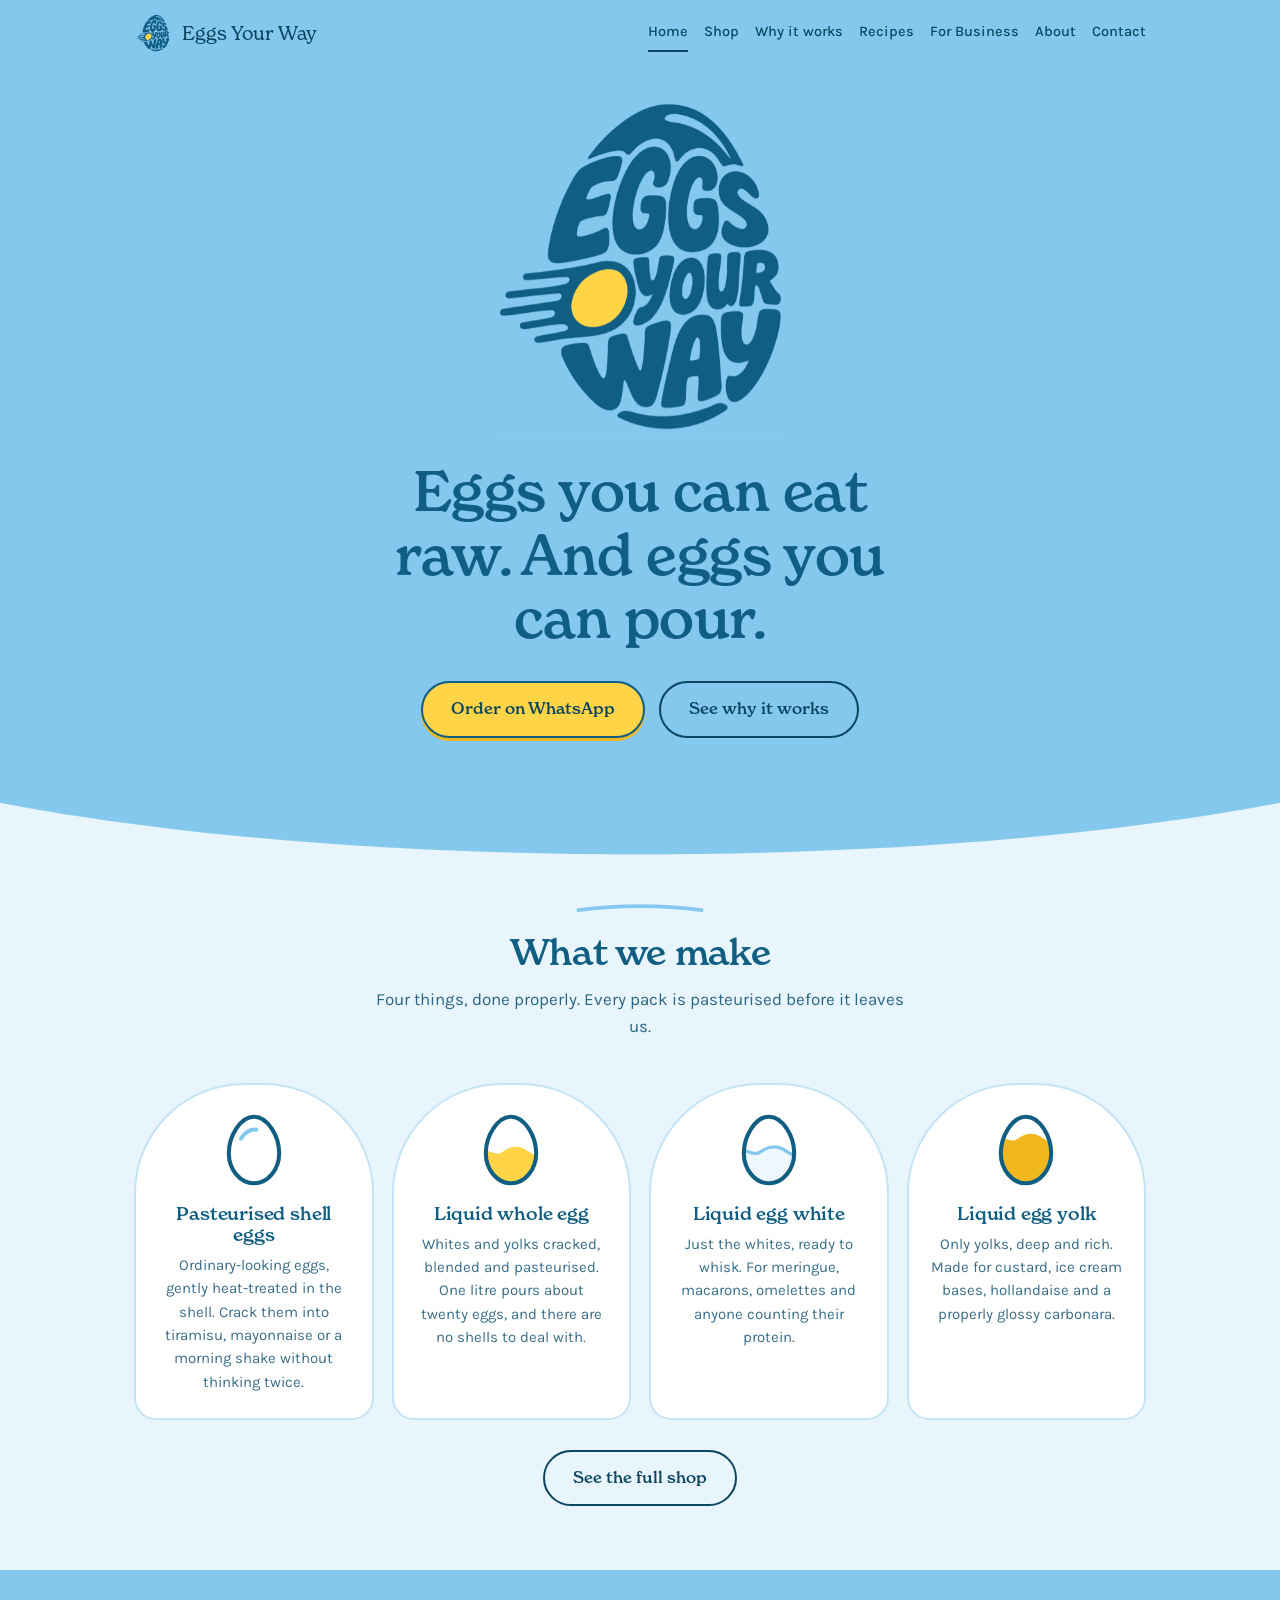
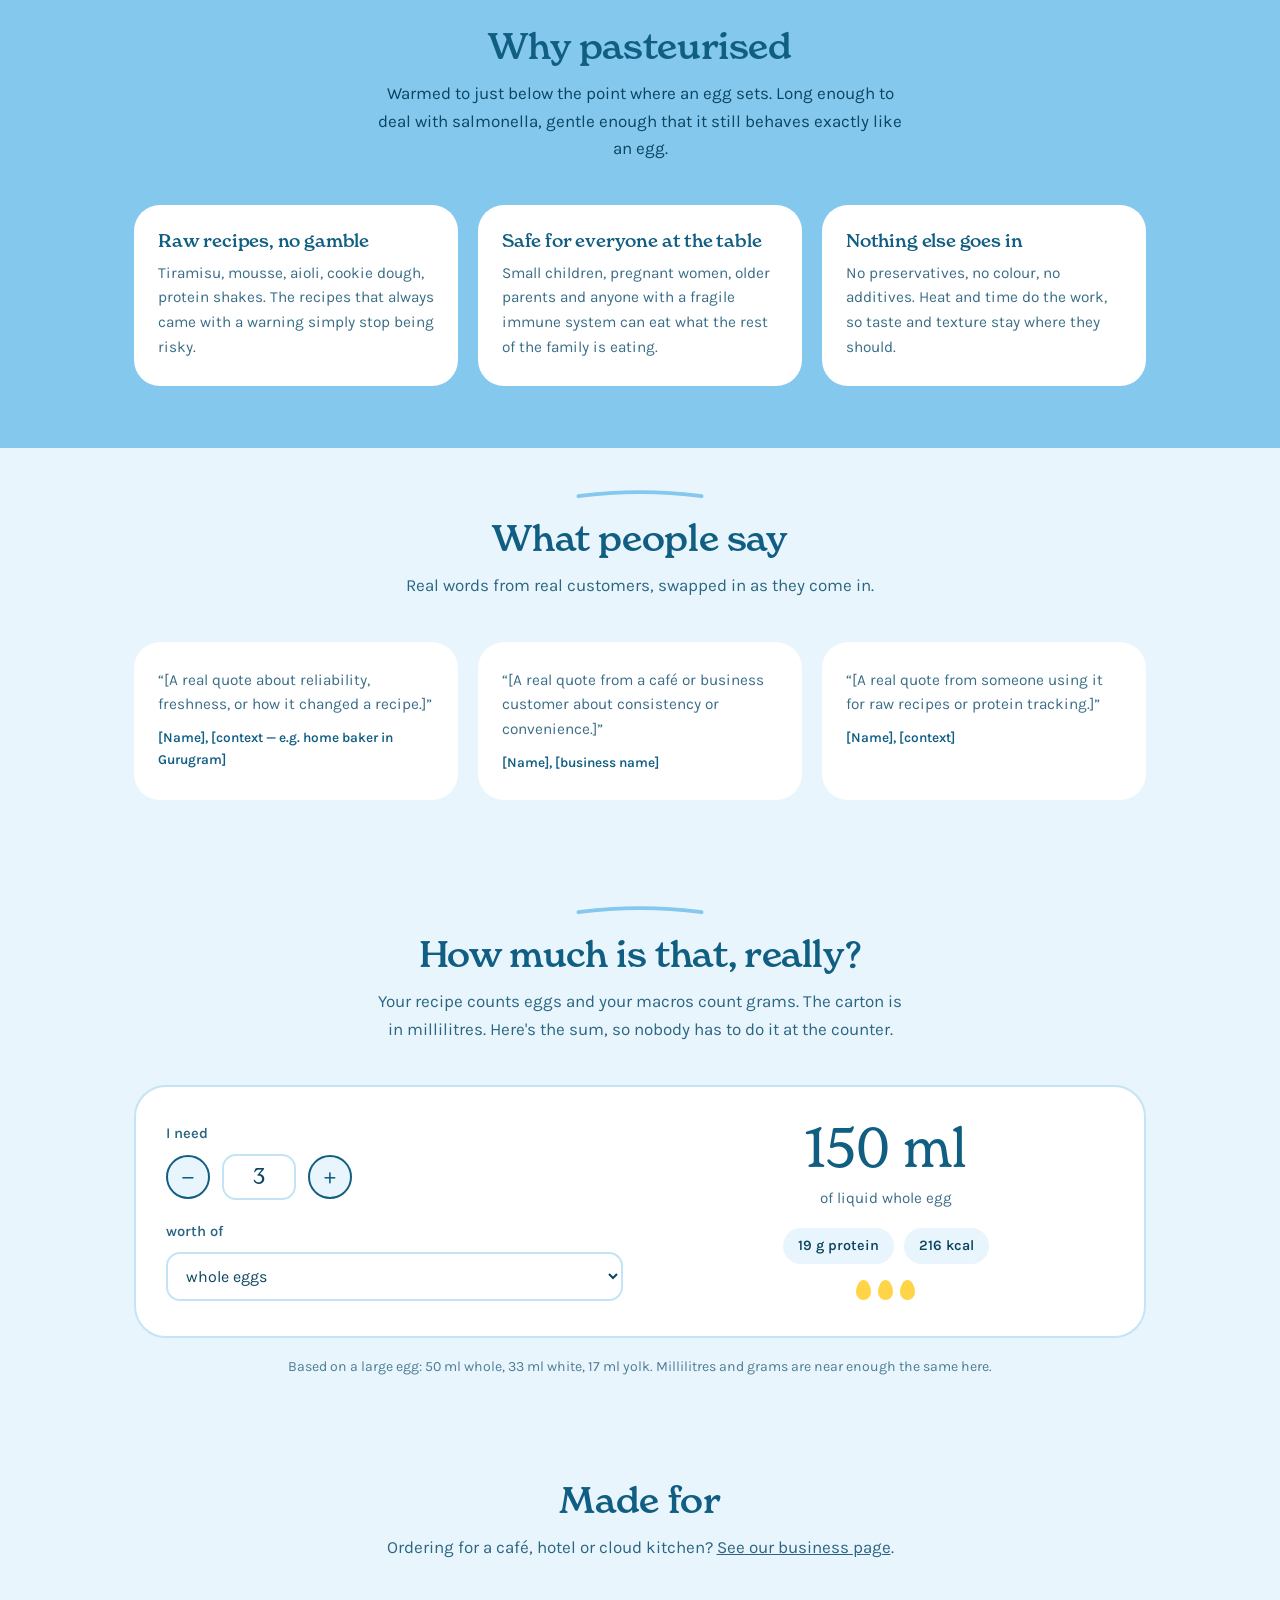
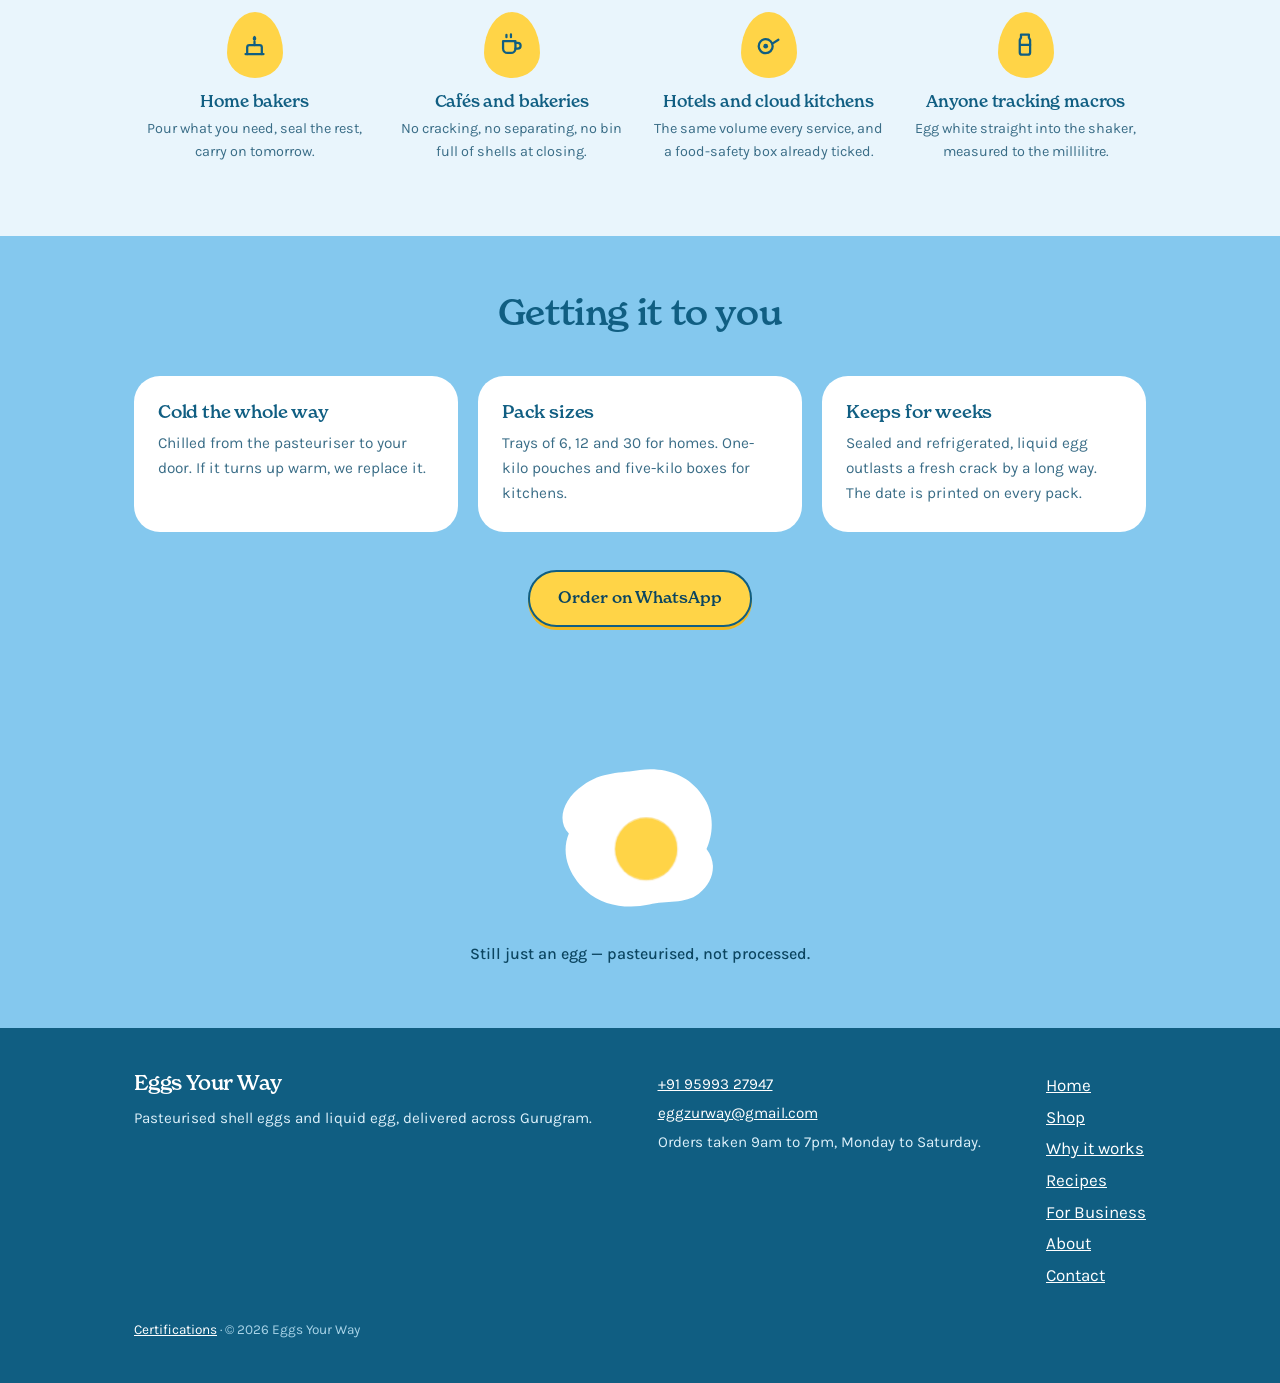
==== commit 68bcb16a: "Rebuild nav around Shop/Recipes/For Business, add Reviews and Certifications Expands the nav on ever" ====
--- a/index.html
+++ b/index.html
@@ -11,7 +11,7 @@
 <meta property="og:image" content="logo.png">
 <link rel="preconnect" href="https://fonts.googleapis.com">
 <link rel="preconnect" href="https://fonts.gstatic.com" crossorigin>
-<link href="https://fonts.googleapis.com/css2?family=Fredoka:wght@400;500;600&family=Karla:ital,wght@0,400;0,500;0,600;1,400&display=swap" rel="stylesheet">
+<link href="https://fonts.googleapis.com/css2?family=Karla:ital,wght@0,400;0,500;0,600;1,400&display=swap" rel="stylesheet">
 <link rel="stylesheet" href="style.css">
 </head>
 <body>
@@ -23,7 +23,11 @@
       <span>Eggs Your Way</span>
     </a>
     <nav>
-      <a href="process.html">How it's made</a>
+      <a href="index.html" aria-current="page">Home</a>
+      <a href="shop.html">Shop</a>
+      <a href="why-it-works.html">Why it works</a>
+      <a href="recipes.html">Recipes</a>
+      <a href="business.html">For Business</a>
       <a href="about.html">About</a>
       <a href="contact.html">Contact</a>
     </nav>
@@ -36,10 +40,9 @@
     <div class="wrap">
       <img class="hero-logo" src="logo.png" alt="Eggs Your Way logo: bold lettering inside an egg with a yolk trailing speed lines">
       <h1>Eggs you can eat raw. And eggs you can pour.</h1>
-      <p class="sub">Pasteurised in the shell or cracked into cartons, then kept cold all the way to your kitchen.</p>
       <div class="hero-cta">
-        <a class="btn btn-yolk" href="https://wa.me/919599327947?text=Hi!%20I%27d%20like%20to%20order%20eggs." target="_blank" rel="noopener">Order on WhatsApp</a>
-        <a class="btn btn-plain" href="process.html">See how it's made</a>
+        <a class="btn btn-yolk" href="https://wa.me/919599327947?text=Hi%21%20I%27d%20like%20to%20order%20eggs." target="_blank" rel="noopener">Order on WhatsApp</a>
+        <a class="btn btn-plain" href="why-it-works.html">See why it works</a>
       </div>
     </div>
     <svg class="curve" viewBox="0 0 1440 100" preserveAspectRatio="none" aria-hidden="true">
@@ -72,6 +75,9 @@
           <p>Only yolks, deep and rich. Made for custard, ice cream bases, hollandaise and a properly glossy carbonara.</p>
         </article>
       </div>
+      <div style="text-align:center;margin-top:30px">
+        <a class="btn btn-plain" href="shop.html">See the full shop</a>
+      </div>
     </div>
   </section>
 
@@ -93,6 +99,30 @@
         <div class="card">
           <h3>Nothing else goes in</h3>
           <p>No preservatives, no colour, no additives. Heat and time do the work, so taste and texture stay where they should.</p>
+        </div>
+      </div>
+    </div>
+  </section>
+
+  <section id="reviews">
+    <div class="wrap">
+      <div class="head">
+        <svg class="arc" viewBox="0 0 240 16" aria-hidden="true"><path d="M8 12 Q120 -3 232 12" fill="none" stroke="currentColor" stroke-width="7" stroke-linecap="round"/></svg>
+        <h2>What people say</h2>
+        <p>Real words from real customers, swapped in as they come in.</p>
+      </div>
+      <div class="trio">
+        <div class="card">
+          <p>&ldquo;[A real quote about reliability, freshness, or how it changed a recipe.]&rdquo;</p>
+          <p class="cite">[Name], [context &mdash; e.g. home baker in Gurugram]</p>
+        </div>
+        <div class="card">
+          <p>&ldquo;[A real quote from a caf&eacute; or business customer about consistency or convenience.]&rdquo;</p>
+          <p class="cite">[Name], [business name]</p>
+        </div>
+        <div class="card">
+          <p>&ldquo;[A real quote from someone using it for raw recipes or protein tracking.]&rdquo;</p>
+          <p class="cite">[Name], [context]</p>
         </div>
       </div>
     </div>
@@ -133,7 +163,10 @@
 
   <section id="for">
     <div class="wrap">
-      <div class="head"><h2>Made for</h2></div>
+      <div class="head">
+        <h2>Made for</h2>
+        <p>Ordering for a caf&eacute;, hotel or cloud kitchen? <a href="business.html">See our business page</a>.</p>
+      </div>
       <div class="for-grid">
         <div class="for-item">
           <div class="blob" aria-hidden="true"><svg viewBox="0 0 24 24" fill="none" stroke="currentColor" stroke-width="2" stroke-linecap="round" stroke-linejoin="round"><path d="M4 20.5h16"/><path d="M5.5 20.5v-6a2 2 0 012-2h9a2 2 0 012 2v6"/><path d="M12 12.5V9.5"/><path d="M12 7.8c.9-.9.6-1.9 0-2.5-.6.6-.9 1.6 0 2.5Z"/></svg></div>
@@ -179,7 +212,7 @@
         </div>
       </div>
       <div style="text-align:center;margin-top:38px">
-        <a class="btn btn-yolk" href="https://wa.me/919599327947?text=Hi!%20I%27d%20like%20to%20order%20eggs." target="_blank" rel="noopener">Order on WhatsApp</a>
+        <a class="btn btn-yolk" href="https://wa.me/919599327947?text=Hi%21%20I%27d%20like%20to%20order%20eggs." target="_blank" rel="noopener">Order on WhatsApp</a>
       </div>
     </div>
   </section>
@@ -225,12 +258,15 @@
     </div>
     <nav>
       <a href="index.html">Home</a>
-      <a href="process.html">How it's made</a>
+      <a href="shop.html">Shop</a>
+      <a href="why-it-works.html">Why it works</a>
+      <a href="recipes.html">Recipes</a>
+      <a href="business.html">For Business</a>
       <a href="about.html">About</a>
       <a href="contact.html">Contact</a>
     </nav>
   </div>
-  <div class="wrap"><p class="foot-note">FSSAI licence [number] &middot; &copy; <span id="yr">2026</span> Eggs Your Way</p></div>
+  <div class="wrap"><p class="foot-note"><a href="about.html#certifications">Certifications</a> &middot; &copy; <span id="yr">2026</span> Eggs Your Way</p></div>
 </footer>
 <script>document.getElementById('yr').textContent=new Date().getFullYear();</script>
 <script>
--- a/style.css
+++ b/style.css
@@ -1,5 +1,21 @@
 /* Eggs Your Way — shared styles.
    Colours sampled from the logo. Change them here, they change everywhere. */
+
+@font-face{
+  font-family:"New Spirit";
+  src:url("fonts/NewSpirit-Regular.otf") format("opentype");
+  font-weight:400;font-style:normal;font-display:swap;
+}
+@font-face{
+  font-family:"New Spirit";
+  src:url("fonts/NewSpirit-Medium.otf") format("opentype");
+  font-weight:500;font-style:normal;font-display:swap;
+}
+@font-face{
+  font-family:"New Spirit";
+  src:url("fonts/NewSpirit-SemiBold.otf") format("opentype");
+  font-weight:600;font-style:normal;font-display:swap;
+}
 
 :root{
   --sky:#84C8EE;
@@ -12,7 +28,7 @@
   --yolk-deep:#F0B71E;
   --shell:#FFFFFF;
   --wrap:1060px;
-  --display:"Fredoka","Trebuchet MS",system-ui,sans-serif;
+  --display:"New Spirit","Trebuchet MS",system-ui,sans-serif;
   --body:"Karla","Helvetica Neue",Arial,sans-serif;
 }
 
@@ -36,18 +52,19 @@
 .mark{display:flex;align-items:center;gap:10px;text-decoration:none;margin-right:auto;}
 .mark img{width:38px;height:38px;object-fit:contain;}
 .mark span{font-family:var(--display);font-size:19px;color:var(--ink);}
-.bar nav{display:flex;gap:20px;align-items:center;}
+.bar nav{display:flex;gap:16px;align-items:center;overflow-x:auto;scrollbar-width:none;}
+.bar nav::-webkit-scrollbar{display:none;}
 .bar nav a{
-  font-size:15.5px;font-weight:500;color:var(--ink);text-decoration:none;
-  padding:6px 0;border-bottom:2px solid transparent;white-space:nowrap;
+  font-size:14.5px;font-weight:500;color:var(--ink);text-decoration:none;
+  padding:6px 0;border-bottom:2px solid transparent;white-space:nowrap;flex-shrink:0;
 }
 .bar nav a:hover{border-bottom-color:var(--ink);}
 .bar nav a[aria-current="page"]{border-bottom-color:var(--ink);}
-@media (max-width:700px){
+@media (max-width:900px){
   .bar-in{height:60px;gap:12px;}
   .mark span{display:none;}
-  .bar nav{gap:15px;}
-  .bar nav a{font-size:14.5px;}
+  .bar nav{gap:13px;}
+  .bar nav a{font-size:14px;}
 }
 
 /* ---------- sky panels ---------- */
@@ -60,10 +77,8 @@
 .hero-logo{width:min(300px,62vw);margin:0 auto 22px;animation:settle .7s cubic-bezier(.2,.9,.3,1) both;}
 .hero h1{font-size:clamp(2.1rem,6.2vw,3.5rem);color:var(--teal);max-width:15ch;margin:0 auto;
   animation:rise .7s .18s cubic-bezier(.2,.9,.3,1) both;}
-.hero .sub{margin:20px auto 0;max-width:44ch;font-size:1.05rem;color:var(--ink);
+.hero-cta{display:flex;gap:14px;justify-content:center;flex-wrap:wrap;margin:30px 0 0;
   animation:rise .7s .3s cubic-bezier(.2,.9,.3,1) both;}
-.hero-cta{display:flex;gap:14px;justify-content:center;flex-wrap:wrap;margin:30px 0 0;
-  animation:rise .7s .42s cubic-bezier(.2,.9,.3,1) both;}
 .hero .curve{margin-top:44px;}
 @media (max-width:640px){.hero .curve{margin-top:32px;}}
 
@@ -108,6 +123,7 @@
 .egg-card svg{width:78px;height:78px;margin:0 auto 14px;}
 .egg-card h3{font-size:1.16rem;color:var(--teal);}
 .egg-card p{font-size:.94rem;margin-top:9px;color:var(--body-ink);line-height:1.55;}
+.egg-card .btn{margin-top:14px;}
 
 /* ---------- plain card grid ---------- */
 .trio{display:grid;grid-template-columns:repeat(3,1fr);gap:20px;}
@@ -116,6 +132,7 @@
 .card h3{font-size:1.14rem;color:var(--teal);margin-bottom:9px;}
 .card p{font-size:.96rem;color:var(--body-ink);}
 .card p + p{margin-top:10px;}
+.card .cite{font-size:.85rem;font-weight:600;color:var(--teal);}
 
 /* ---------- converter ---------- */
 .calc{
@@ -285,7 +302,7 @@
   100%{opacity:0;transform:translateY(-58px);}
 }
 
-/* ---------- photo placeholder (process page) ---------- */
+/* ---------- photo placeholder (process / shop pages) ---------- */
 .photo-slot{
   margin-top:22px;border:2px dashed var(--sky-mid);border-radius:26px;
   background:var(--sky-pale);padding:36px 24px;text-align:center;
@@ -294,6 +311,9 @@
 .photo-slot svg{width:34px;height:34px;color:#84C8EE;}
 .photo-slot b{display:block;font-family:var(--display);font-size:1rem;color:var(--teal);}
 .photo-slot p{font-size:.9rem;color:#4c7d95;max-width:38ch;margin:2px auto 0;}
+.photo-slot.small{margin-top:0;margin-bottom:6px;padding:18px 12px;gap:6px;}
+.photo-slot.small svg{width:24px;height:24px;}
+.photo-slot.small p{font-size:.8rem;margin:0;}
 
 /* ---------- footer ---------- */
 footer{background:var(--teal);color:#dcf0fa;padding:44px 0 38px;}
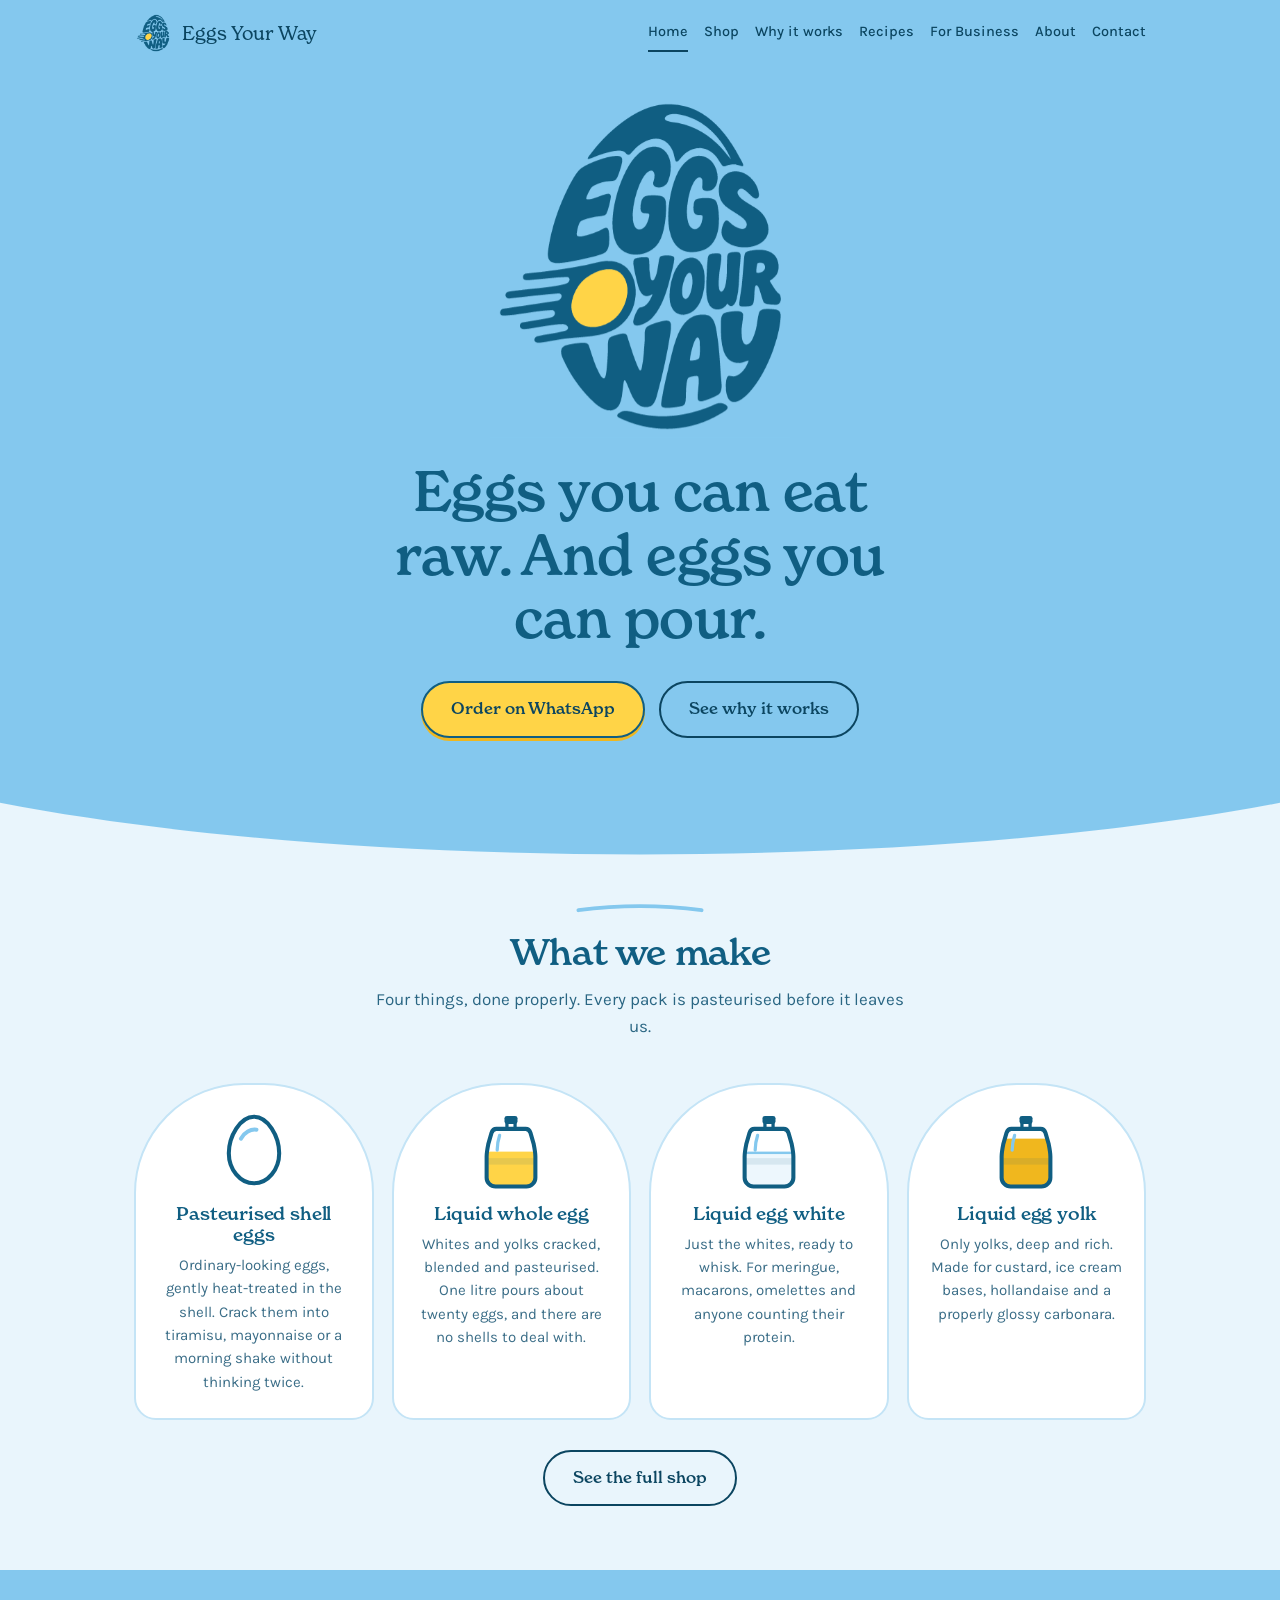
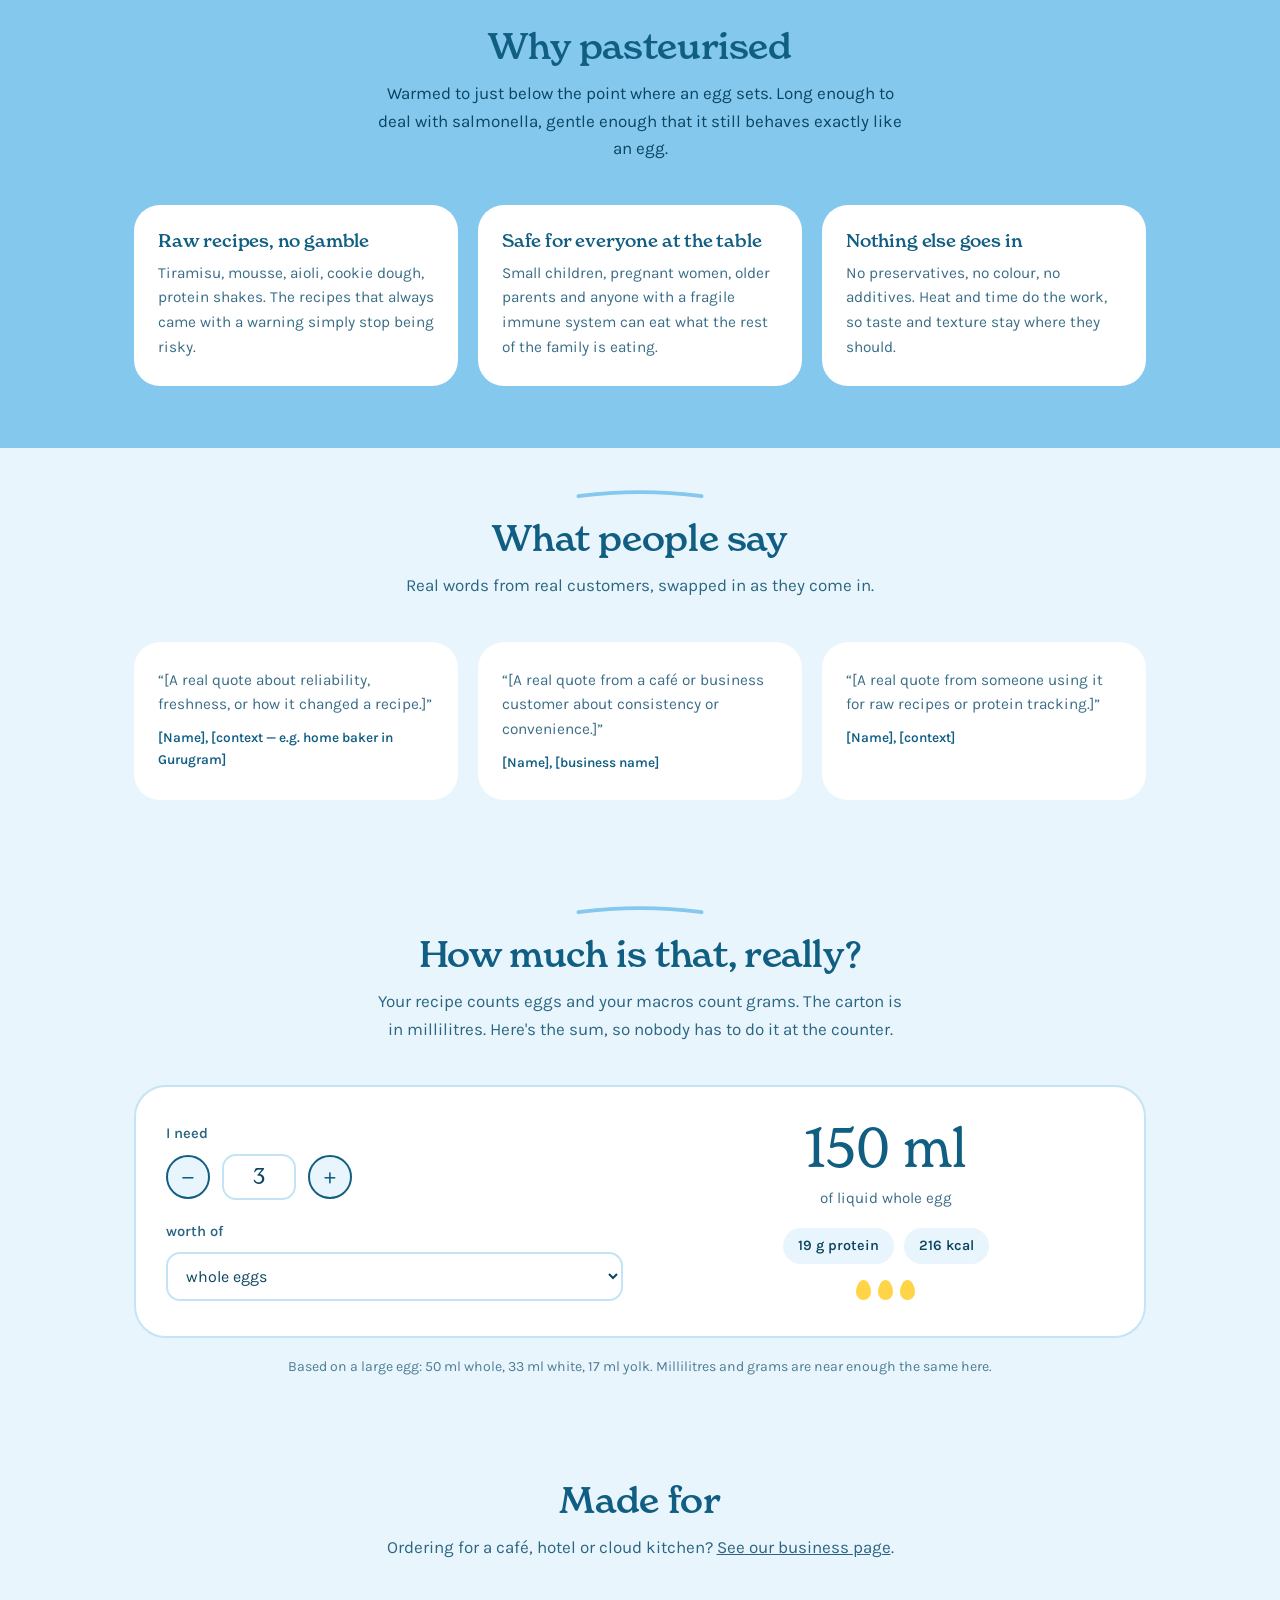
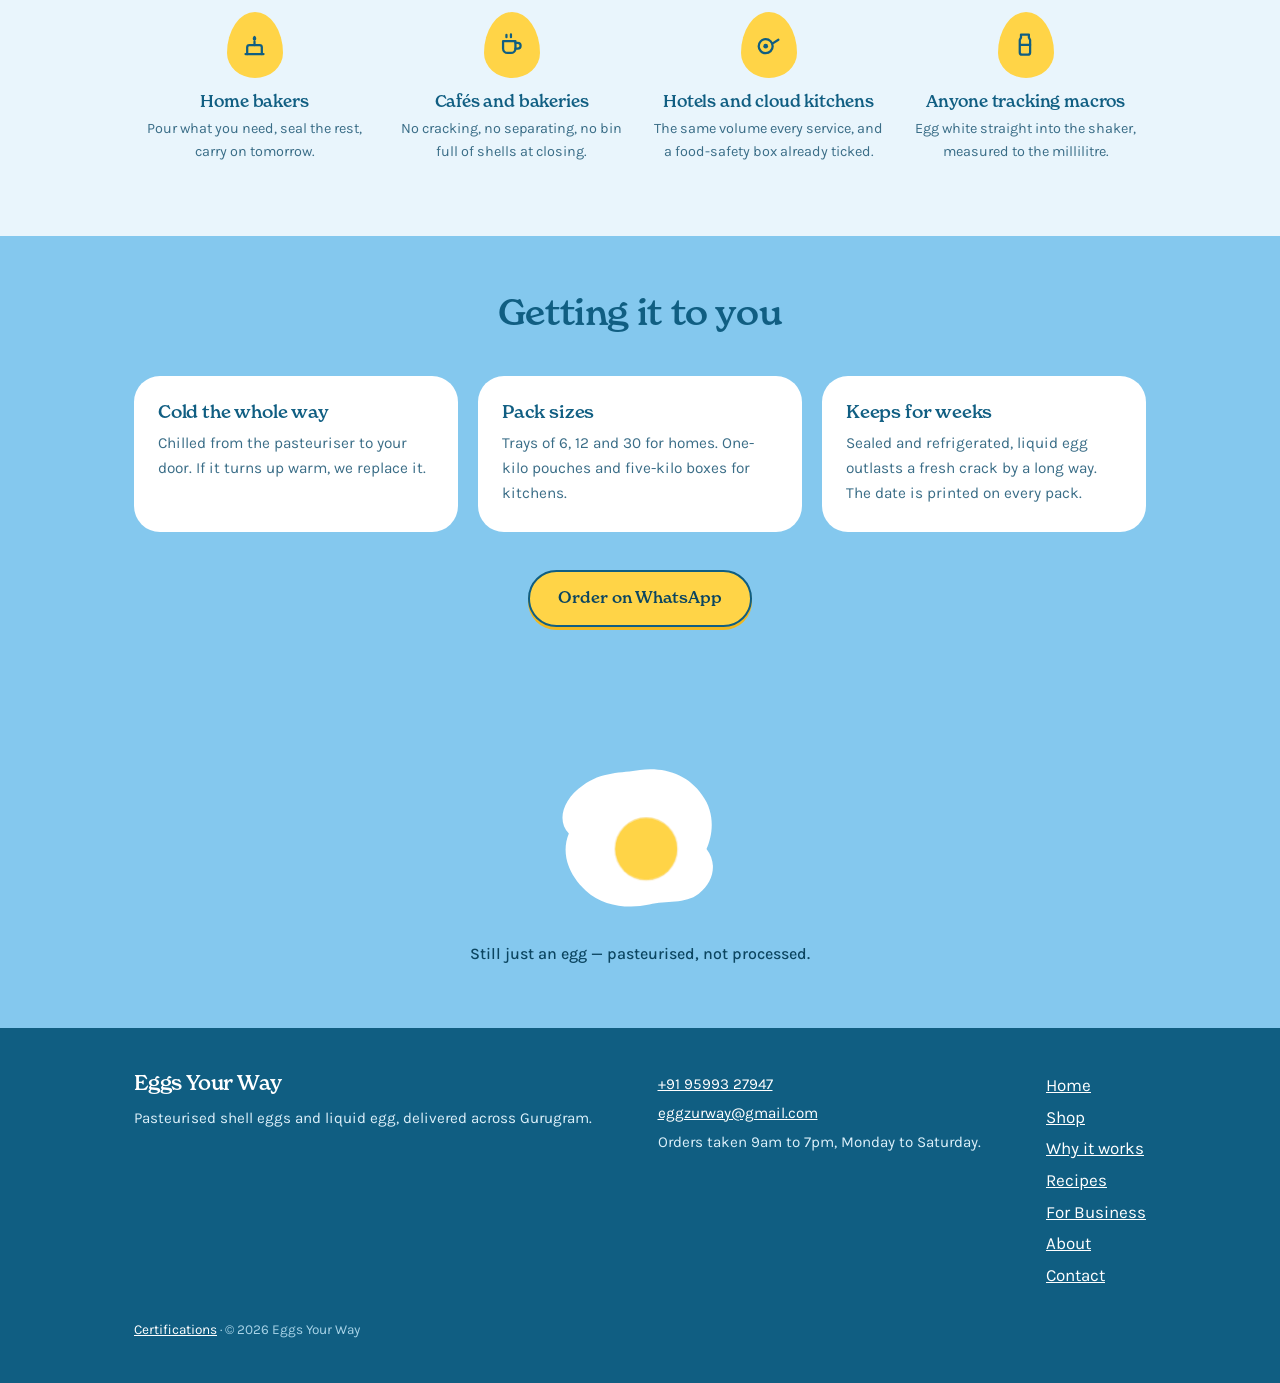
==== commit a6b773d6: "Add cute bottle illustrations for the liquid egg products Adds a bottle_icon() helper (cap, neck, ca" ====
--- a/index.html
+++ b/index.html
@@ -62,15 +62,15 @@
           <h3>Pasteurised shell eggs</h3>
           <p>Ordinary-looking eggs, gently heat-treated in the shell. Crack them into tiramisu, mayonnaise or a morning shake without thinking twice.</p>
         </article>
-        <article class="egg-card"><svg viewBox="0 0 96 96" role="img" aria-label="An egg holding liquid whole egg"><defs><clipPath id="c2"><path d="M48 7C65 7 79 31 79 52c0 20-14 37-31 37S17 72 17 52C17 31 31 7 48 7Z"/></clipPath></defs><path d="M48 7C65 7 79 31 79 52c0 20-14 37-31 37S17 72 17 52C17 31 31 7 48 7Z" fill="#fff"/><g clip-path="url(#c2)"><path d="M6 50c11-8 21 8 32 0s21-8 32 0 21 6 32 0v52 H6Z" fill="#FFD447"/></g><path d="M48 7C65 7 79 31 79 52c0 20-14 37-31 37S17 72 17 52C17 31 31 7 48 7Z" fill="none" stroke="#105E82" stroke-width="5"/></svg>
+        <article class="egg-card"><svg viewBox="0 0 96 96" role="img" aria-label="A bottle of liquid whole egg"><defs><clipPath id="c2"><path d="M30 22h36c3 0 5 2 6 5l4 14c1 5 2 10 2 15v26c0 6-5 11-11 11H29c-6 0-11-5-11-11V56c0-5 1-10 2-15l4-14c1-3 3-5 6-5Z"/></clipPath></defs><rect x="40" y="6" width="16" height="10" rx="3" fill="#105E82"/><rect x="43" y="14" width="10" height="8" fill="#fff" stroke="#105E82" stroke-width="4"/><path d="M30 22h36c3 0 5 2 6 5l4 14c1 5 2 10 2 15v26c0 6-5 11-11 11H29c-6 0-11-5-11-11V56c0-5 1-10 2-15l4-14c1-3 3-5 6-5Z" fill="#fff"/><g clip-path="url(#c2)"><rect x="14" y="50" width="68" height="80" fill="#FFD447"/></g><rect x="20" y="58" width="56" height="8" fill="#105E82" opacity=".1"/><path d="M30 22h36c3 0 5 2 6 5l4 14c1 5 2 10 2 15v26c0 6-5 11-11 11H29c-6 0-11-5-11-11V56c0-5 1-10 2-15l4-14c1-3 3-5 6-5Z" fill="none" stroke="#105E82" stroke-width="5"/><path d="M34 30c-2 6-3 12-3 18" fill="none" stroke="#84C8EE" stroke-width="4" stroke-linecap="round"/></svg>
           <h3>Liquid whole egg</h3>
           <p>Whites and yolks cracked, blended and pasteurised. One litre pours about twenty eggs, and there are no shells to deal with.</p>
         </article>
-        <article class="egg-card"><svg viewBox="0 0 96 96" role="img" aria-label="An egg holding liquid egg white"><defs><clipPath id="c3"><path d="M48 7C65 7 79 31 79 52c0 20-14 37-31 37S17 72 17 52C17 31 31 7 48 7Z"/></clipPath></defs><path d="M48 7C65 7 79 31 79 52c0 20-14 37-31 37S17 72 17 52C17 31 31 7 48 7Z" fill="#fff"/><g clip-path="url(#c3)"><path d="M6 50c11-8 21 8 32 0s21-8 32 0 21 6 32 0v52 H6Z" fill="#EDF7FD"/><path d="M6 50c11-8 21 8 32 0s21-8 32 0 21 6 32 0" fill="none" stroke="#84C8EE" stroke-width="4"/></g><path d="M48 7C65 7 79 31 79 52c0 20-14 37-31 37S17 72 17 52C17 31 31 7 48 7Z" fill="none" stroke="#105E82" stroke-width="5"/></svg>
+        <article class="egg-card"><svg viewBox="0 0 96 96" role="img" aria-label="A bottle of liquid egg white"><defs><clipPath id="c3"><path d="M30 22h36c3 0 5 2 6 5l4 14c1 5 2 10 2 15v26c0 6-5 11-11 11H29c-6 0-11-5-11-11V56c0-5 1-10 2-15l4-14c1-3 3-5 6-5Z"/></clipPath></defs><rect x="40" y="6" width="16" height="10" rx="3" fill="#105E82"/><rect x="43" y="14" width="10" height="8" fill="#fff" stroke="#105E82" stroke-width="4"/><path d="M30 22h36c3 0 5 2 6 5l4 14c1 5 2 10 2 15v26c0 6-5 11-11 11H29c-6 0-11-5-11-11V56c0-5 1-10 2-15l4-14c1-3 3-5 6-5Z" fill="#fff"/><g clip-path="url(#c3)"><rect x="14" y="50" width="68" height="80" fill="#EDF7FD"/><rect x="14" y="50" width="68" height="3" fill="#84C8EE"/></g><rect x="20" y="58" width="56" height="8" fill="#105E82" opacity=".1"/><path d="M30 22h36c3 0 5 2 6 5l4 14c1 5 2 10 2 15v26c0 6-5 11-11 11H29c-6 0-11-5-11-11V56c0-5 1-10 2-15l4-14c1-3 3-5 6-5Z" fill="none" stroke="#105E82" stroke-width="5"/><path d="M34 30c-2 6-3 12-3 18" fill="none" stroke="#84C8EE" stroke-width="4" stroke-linecap="round"/></svg>
           <h3>Liquid egg white</h3>
           <p>Just the whites, ready to whisk. For meringue, macarons, omelettes and anyone counting their protein.</p>
         </article>
-        <article class="egg-card"><svg viewBox="0 0 96 96" role="img" aria-label="An egg holding liquid egg yolk"><defs><clipPath id="c4"><path d="M48 7C65 7 79 31 79 52c0 20-14 37-31 37S17 72 17 52C17 31 31 7 48 7Z"/></clipPath></defs><path d="M48 7C65 7 79 31 79 52c0 20-14 37-31 37S17 72 17 52C17 31 31 7 48 7Z" fill="#fff"/><g clip-path="url(#c4)"><path d="M6 34c11-8 21 8 32 0s21-8 32 0 21 6 32 0v68 H6Z" fill="#F0B71E"/></g><path d="M48 7C65 7 79 31 79 52c0 20-14 37-31 37S17 72 17 52C17 31 31 7 48 7Z" fill="none" stroke="#105E82" stroke-width="5"/></svg>
+        <article class="egg-card"><svg viewBox="0 0 96 96" role="img" aria-label="A bottle of liquid egg yolk"><defs><clipPath id="c4"><path d="M30 22h36c3 0 5 2 6 5l4 14c1 5 2 10 2 15v26c0 6-5 11-11 11H29c-6 0-11-5-11-11V56c0-5 1-10 2-15l4-14c1-3 3-5 6-5Z"/></clipPath></defs><rect x="40" y="6" width="16" height="10" rx="3" fill="#105E82"/><rect x="43" y="14" width="10" height="8" fill="#fff" stroke="#105E82" stroke-width="4"/><path d="M30 22h36c3 0 5 2 6 5l4 14c1 5 2 10 2 15v26c0 6-5 11-11 11H29c-6 0-11-5-11-11V56c0-5 1-10 2-15l4-14c1-3 3-5 6-5Z" fill="#fff"/><g clip-path="url(#c4)"><rect x="14" y="34" width="68" height="80" fill="#F0B71E"/></g><rect x="20" y="58" width="56" height="8" fill="#105E82" opacity=".1"/><path d="M30 22h36c3 0 5 2 6 5l4 14c1 5 2 10 2 15v26c0 6-5 11-11 11H29c-6 0-11-5-11-11V56c0-5 1-10 2-15l4-14c1-3 3-5 6-5Z" fill="none" stroke="#105E82" stroke-width="5"/><path d="M34 30c-2 6-3 12-3 18" fill="none" stroke="#84C8EE" stroke-width="4" stroke-linecap="round"/></svg>
           <h3>Liquid egg yolk</h3>
           <p>Only yolks, deep and rich. Made for custard, ice cream bases, hollandaise and a properly glossy carbonara.</p>
         </article>
--- a/style.css
+++ b/style.css
@@ -311,9 +311,11 @@
 .photo-slot svg{width:34px;height:34px;color:#84C8EE;}
 .photo-slot b{display:block;font-family:var(--display);font-size:1rem;color:var(--teal);}
 .photo-slot p{font-size:.9rem;color:#4c7d95;max-width:38ch;margin:2px auto 0;}
-.photo-slot.small{margin-top:0;margin-bottom:6px;padding:18px 12px;gap:6px;}
-.photo-slot.small svg{width:24px;height:24px;}
-.photo-slot.small p{font-size:.8rem;margin:0;}
+
+/* ---------- product visual (shop page) ---------- */
+.product-visual{display:flex;flex-direction:column;align-items:center;gap:6px;margin-bottom:8px;}
+.product-visual svg{width:64px;height:64px;}
+.product-visual p{font-size:.78rem;color:#4c7d95;margin:0;}
 
 /* ---------- footer ---------- */
 footer{background:var(--teal);color:#dcf0fa;padding:44px 0 38px;}
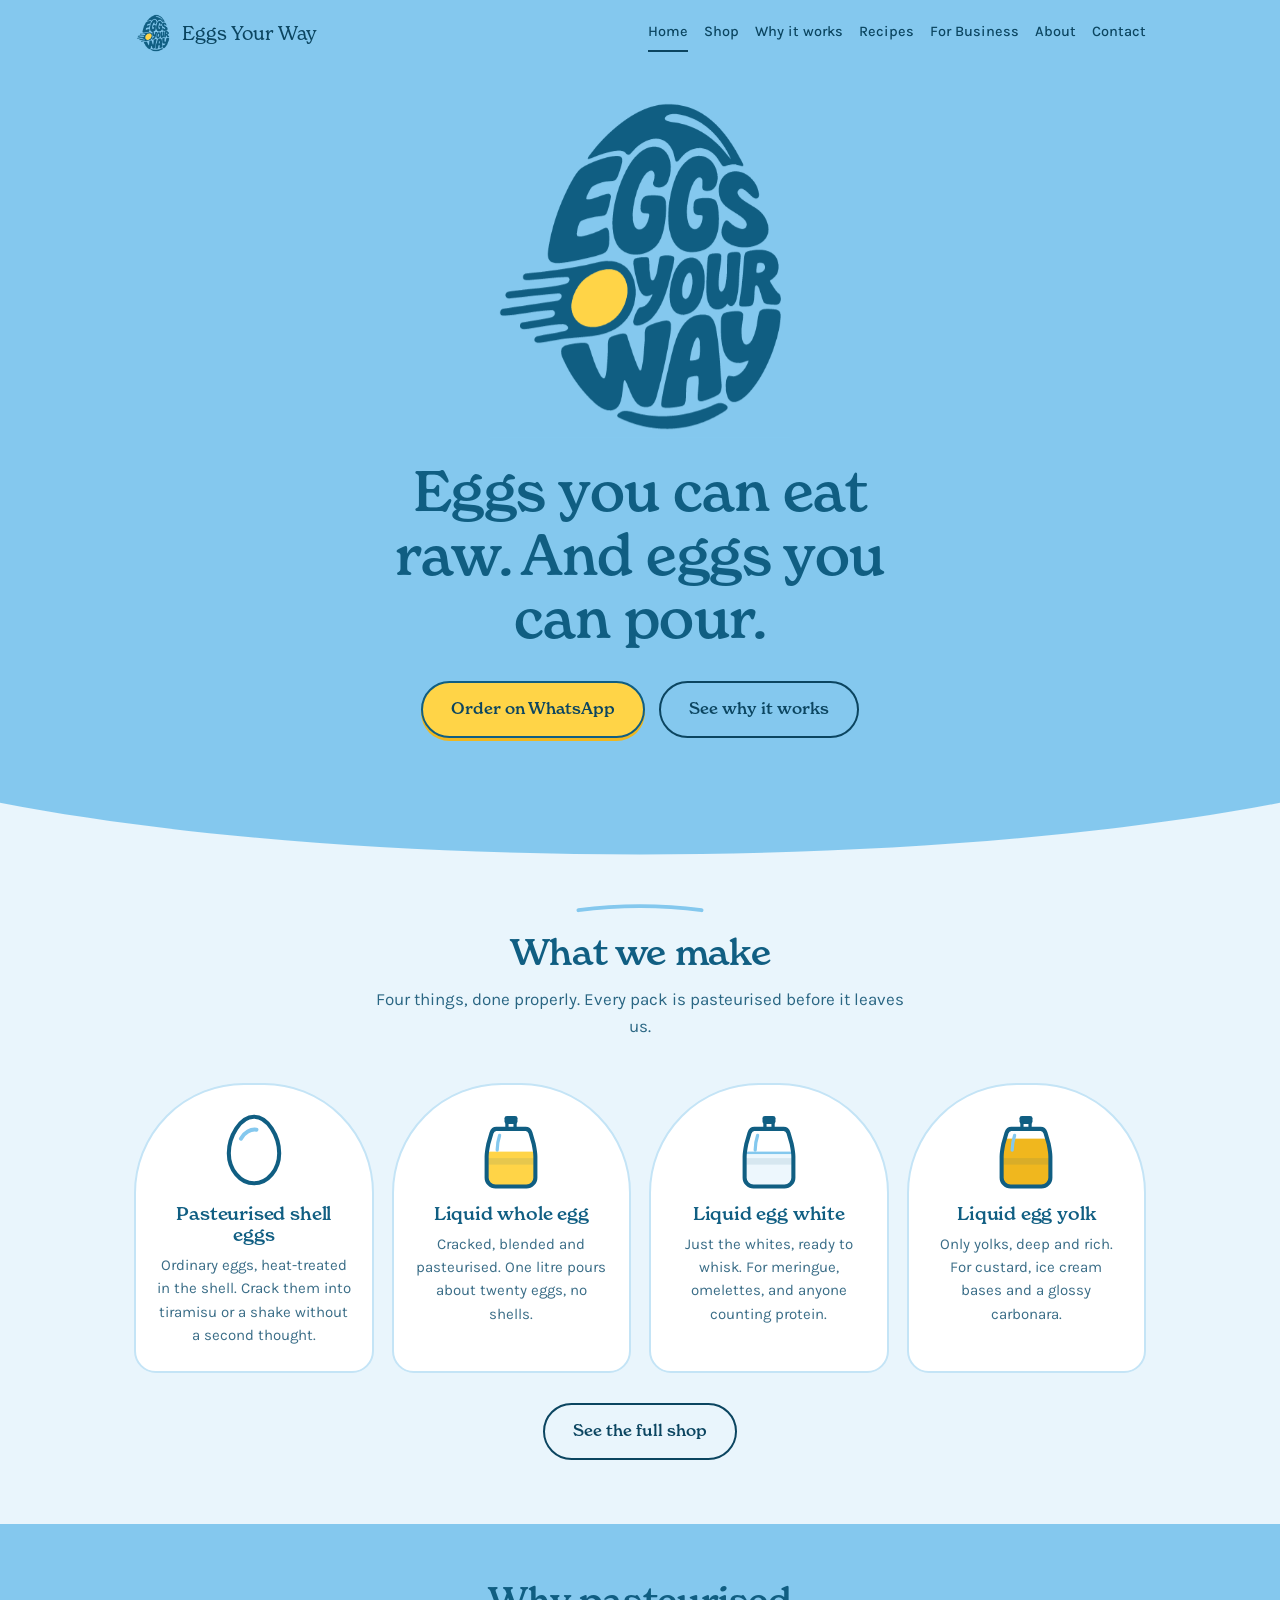
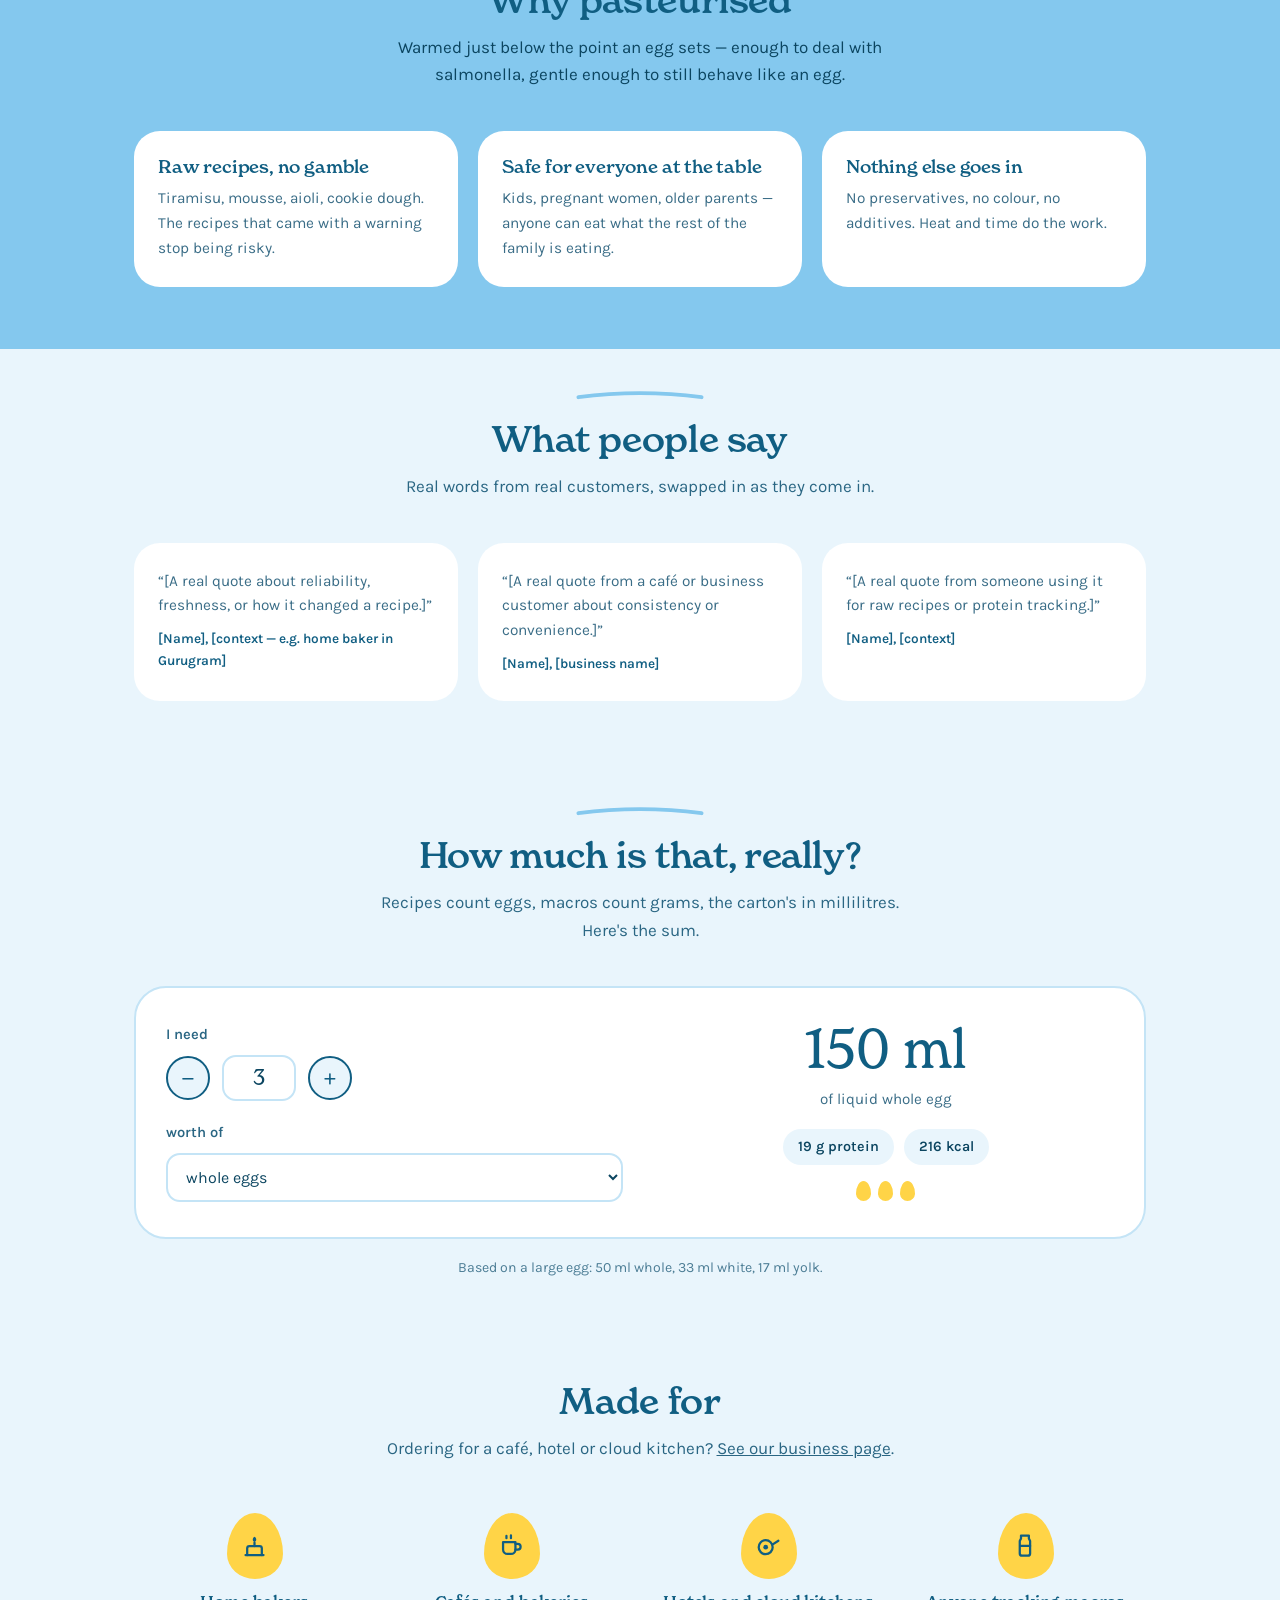
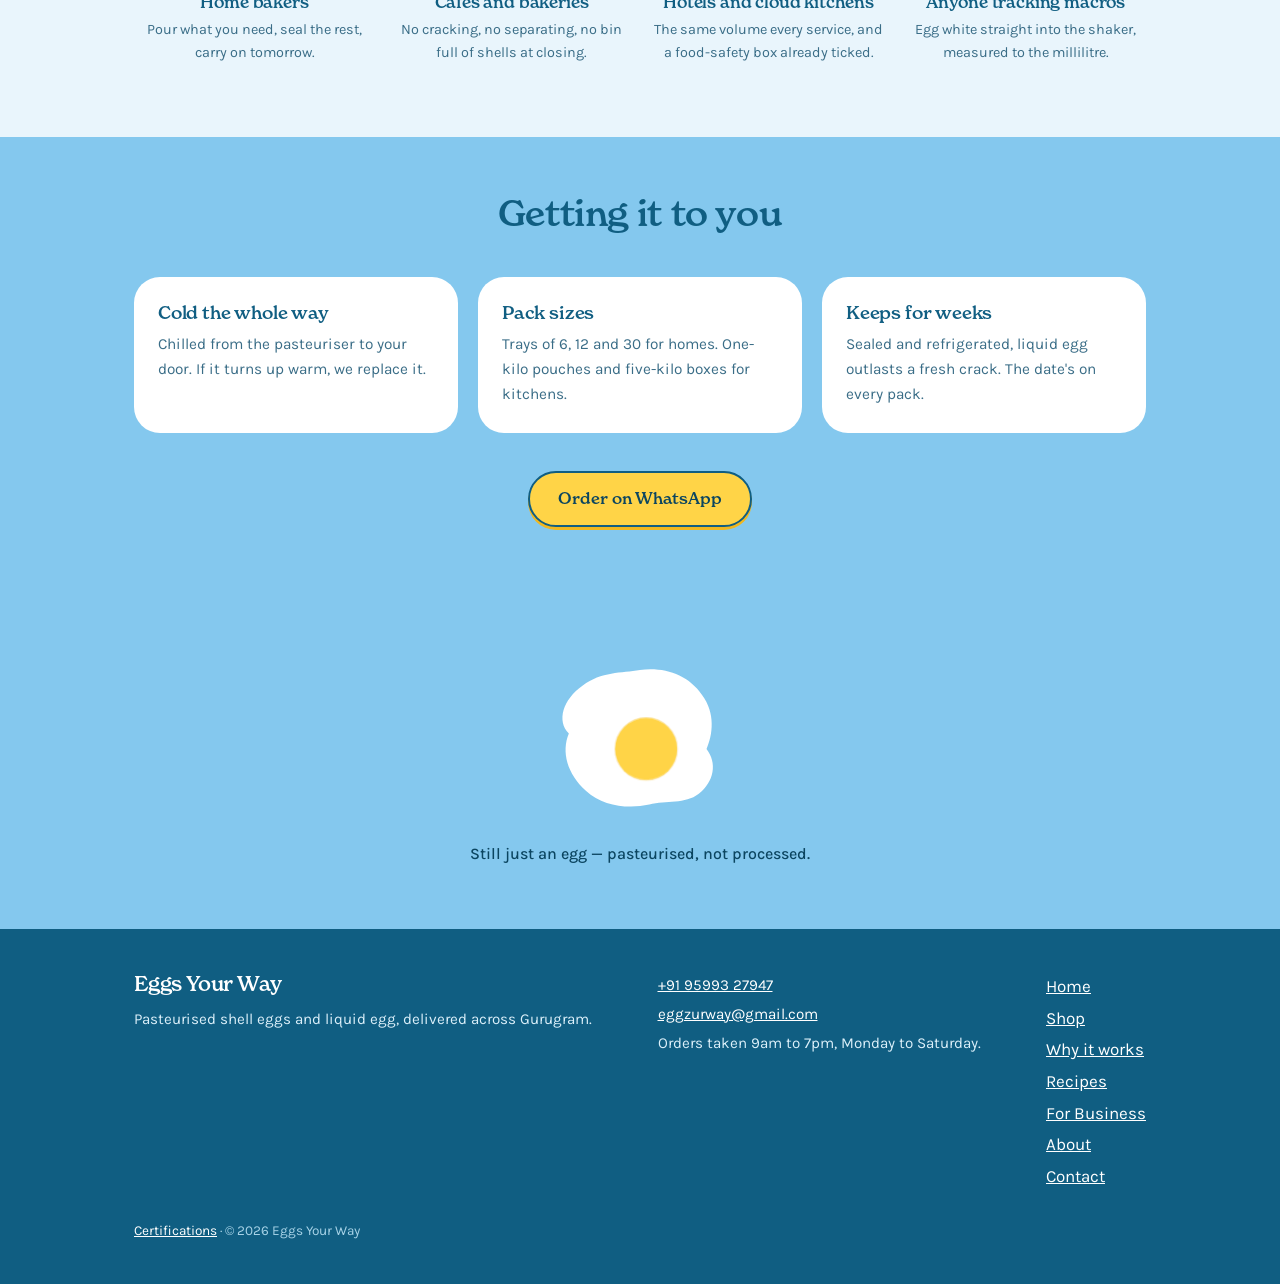
==== commit 53c26b46: "Trim verbose copy across the site Shortens the longer-winded paragraphs on home, why-it-works, and t" ====
--- a/index.html
+++ b/index.html
@@ -60,19 +60,19 @@
       <div class="range">
         <article class="egg-card"><svg viewBox="0 0 96 96" role="img" aria-label="A whole egg in its shell"><path d="M48 7C65 7 79 31 79 52c0 20-14 37-31 37S17 72 17 52C17 31 31 7 48 7Z" fill="#fff"/><path d="M48 7C65 7 79 31 79 52c0 20-14 37-31 37S17 72 17 52C17 31 31 7 48 7Z" fill="none" stroke="#105E82" stroke-width="5"/><path d="M32 34c4-8 12-12 19-11" fill="none" stroke="#84C8EE" stroke-width="5" stroke-linecap="round"/></svg>
           <h3>Pasteurised shell eggs</h3>
-          <p>Ordinary-looking eggs, gently heat-treated in the shell. Crack them into tiramisu, mayonnaise or a morning shake without thinking twice.</p>
+          <p>Ordinary eggs, heat-treated in the shell. Crack them into tiramisu or a shake without a second thought.</p>
         </article>
         <article class="egg-card"><svg viewBox="0 0 96 96" role="img" aria-label="A bottle of liquid whole egg"><defs><clipPath id="c2"><path d="M30 22h36c3 0 5 2 6 5l4 14c1 5 2 10 2 15v26c0 6-5 11-11 11H29c-6 0-11-5-11-11V56c0-5 1-10 2-15l4-14c1-3 3-5 6-5Z"/></clipPath></defs><rect x="40" y="6" width="16" height="10" rx="3" fill="#105E82"/><rect x="43" y="14" width="10" height="8" fill="#fff" stroke="#105E82" stroke-width="4"/><path d="M30 22h36c3 0 5 2 6 5l4 14c1 5 2 10 2 15v26c0 6-5 11-11 11H29c-6 0-11-5-11-11V56c0-5 1-10 2-15l4-14c1-3 3-5 6-5Z" fill="#fff"/><g clip-path="url(#c2)"><rect x="14" y="50" width="68" height="80" fill="#FFD447"/></g><rect x="20" y="58" width="56" height="8" fill="#105E82" opacity=".1"/><path d="M30 22h36c3 0 5 2 6 5l4 14c1 5 2 10 2 15v26c0 6-5 11-11 11H29c-6 0-11-5-11-11V56c0-5 1-10 2-15l4-14c1-3 3-5 6-5Z" fill="none" stroke="#105E82" stroke-width="5"/><path d="M34 30c-2 6-3 12-3 18" fill="none" stroke="#84C8EE" stroke-width="4" stroke-linecap="round"/></svg>
           <h3>Liquid whole egg</h3>
-          <p>Whites and yolks cracked, blended and pasteurised. One litre pours about twenty eggs, and there are no shells to deal with.</p>
+          <p>Cracked, blended and pasteurised. One litre pours about twenty eggs, no shells.</p>
         </article>
         <article class="egg-card"><svg viewBox="0 0 96 96" role="img" aria-label="A bottle of liquid egg white"><defs><clipPath id="c3"><path d="M30 22h36c3 0 5 2 6 5l4 14c1 5 2 10 2 15v26c0 6-5 11-11 11H29c-6 0-11-5-11-11V56c0-5 1-10 2-15l4-14c1-3 3-5 6-5Z"/></clipPath></defs><rect x="40" y="6" width="16" height="10" rx="3" fill="#105E82"/><rect x="43" y="14" width="10" height="8" fill="#fff" stroke="#105E82" stroke-width="4"/><path d="M30 22h36c3 0 5 2 6 5l4 14c1 5 2 10 2 15v26c0 6-5 11-11 11H29c-6 0-11-5-11-11V56c0-5 1-10 2-15l4-14c1-3 3-5 6-5Z" fill="#fff"/><g clip-path="url(#c3)"><rect x="14" y="50" width="68" height="80" fill="#EDF7FD"/><rect x="14" y="50" width="68" height="3" fill="#84C8EE"/></g><rect x="20" y="58" width="56" height="8" fill="#105E82" opacity=".1"/><path d="M30 22h36c3 0 5 2 6 5l4 14c1 5 2 10 2 15v26c0 6-5 11-11 11H29c-6 0-11-5-11-11V56c0-5 1-10 2-15l4-14c1-3 3-5 6-5Z" fill="none" stroke="#105E82" stroke-width="5"/><path d="M34 30c-2 6-3 12-3 18" fill="none" stroke="#84C8EE" stroke-width="4" stroke-linecap="round"/></svg>
           <h3>Liquid egg white</h3>
-          <p>Just the whites, ready to whisk. For meringue, macarons, omelettes and anyone counting their protein.</p>
+          <p>Just the whites, ready to whisk. For meringue, omelettes, and anyone counting protein.</p>
         </article>
         <article class="egg-card"><svg viewBox="0 0 96 96" role="img" aria-label="A bottle of liquid egg yolk"><defs><clipPath id="c4"><path d="M30 22h36c3 0 5 2 6 5l4 14c1 5 2 10 2 15v26c0 6-5 11-11 11H29c-6 0-11-5-11-11V56c0-5 1-10 2-15l4-14c1-3 3-5 6-5Z"/></clipPath></defs><rect x="40" y="6" width="16" height="10" rx="3" fill="#105E82"/><rect x="43" y="14" width="10" height="8" fill="#fff" stroke="#105E82" stroke-width="4"/><path d="M30 22h36c3 0 5 2 6 5l4 14c1 5 2 10 2 15v26c0 6-5 11-11 11H29c-6 0-11-5-11-11V56c0-5 1-10 2-15l4-14c1-3 3-5 6-5Z" fill="#fff"/><g clip-path="url(#c4)"><rect x="14" y="34" width="68" height="80" fill="#F0B71E"/></g><rect x="20" y="58" width="56" height="8" fill="#105E82" opacity=".1"/><path d="M30 22h36c3 0 5 2 6 5l4 14c1 5 2 10 2 15v26c0 6-5 11-11 11H29c-6 0-11-5-11-11V56c0-5 1-10 2-15l4-14c1-3 3-5 6-5Z" fill="none" stroke="#105E82" stroke-width="5"/><path d="M34 30c-2 6-3 12-3 18" fill="none" stroke="#84C8EE" stroke-width="4" stroke-linecap="round"/></svg>
           <h3>Liquid egg yolk</h3>
-          <p>Only yolks, deep and rich. Made for custard, ice cream bases, hollandaise and a properly glossy carbonara.</p>
+          <p>Only yolks, deep and rich. For custard, ice cream bases and a glossy carbonara.</p>
         </article>
       </div>
       <div style="text-align:center;margin-top:30px">
@@ -85,20 +85,20 @@
     <div class="wrap">
       <div class="head">
         <h2>Why pasteurised</h2>
-        <p>Warmed to just below the point where an egg sets. Long enough to deal with salmonella, gentle enough that it still behaves exactly like an egg.</p>
+        <p>Warmed just below the point an egg sets &mdash; enough to deal with salmonella, gentle enough to still behave like an egg.</p>
       </div>
       <div class="trio">
         <div class="card">
           <h3>Raw recipes, no gamble</h3>
-          <p>Tiramisu, mousse, aioli, cookie dough, protein shakes. The recipes that always came with a warning simply stop being risky.</p>
+          <p>Tiramisu, mousse, aioli, cookie dough. The recipes that came with a warning stop being risky.</p>
         </div>
         <div class="card">
           <h3>Safe for everyone at the table</h3>
-          <p>Small children, pregnant women, older parents and anyone with a fragile immune system can eat what the rest of the family is eating.</p>
+          <p>Kids, pregnant women, older parents &mdash; anyone can eat what the rest of the family is eating.</p>
         </div>
         <div class="card">
           <h3>Nothing else goes in</h3>
-          <p>No preservatives, no colour, no additives. Heat and time do the work, so taste and texture stay where they should.</p>
+          <p>No preservatives, no colour, no additives. Heat and time do the work.</p>
         </div>
       </div>
     </div>
@@ -133,7 +133,7 @@
       <div class="head">
         <svg class="arc" viewBox="0 0 240 16" aria-hidden="true"><path d="M8 12 Q120 -3 232 12" fill="none" stroke="currentColor" stroke-width="7" stroke-linecap="round"/></svg>
         <h2>How much is that, really?</h2>
-        <p>Your recipe counts eggs and your macros count grams. The carton is in millilitres. Here's the sum, so nobody has to do it at the counter.</p>
+        <p>Recipes count eggs, macros count grams, the carton's in millilitres. Here's the sum.</p>
       </div>
       <div class="calc">
         <div>
@@ -157,7 +157,7 @@
           <div class="dots" id="dots" aria-hidden="true"></div>
         </div>
       </div>
-      <p class="footnote">Based on a large egg: 50 ml whole, 33 ml white, 17 ml yolk. Millilitres and grams are near enough the same here.</p>
+      <p class="footnote">Based on a large egg: 50 ml whole, 33 ml white, 17 ml yolk.</p>
     </div>
   </section>
 
@@ -208,7 +208,7 @@
         </div>
         <div class="card">
           <h3>Keeps for weeks</h3>
-          <p>Sealed and refrigerated, liquid egg outlasts a fresh crack by a long way. The date is printed on every pack.</p>
+          <p>Sealed and refrigerated, liquid egg outlasts a fresh crack. The date's on every pack.</p>
         </div>
       </div>
       <div style="text-align:center;margin-top:38px">
--- a/style.css
+++ b/style.css
@@ -175,7 +175,11 @@
 
 /* ---------- made for ---------- */
 .for-grid{display:grid;grid-template-columns:repeat(4,1fr);gap:16px;}
-@media (max-width:880px){.for-grid{grid-template-columns:repeat(2,1fr);}}
+.for-grid.three{grid-template-columns:repeat(3,1fr);}
+@media (max-width:880px){
+  .for-grid{grid-template-columns:repeat(2,1fr);}
+  .for-grid.three{grid-template-columns:repeat(2,1fr);}
+}
 @media (max-width:440px){.for-grid{grid-template-columns:1fr;}}
 .for-item{text-align:center;padding:8px 6px;}
 .for-item .blob{
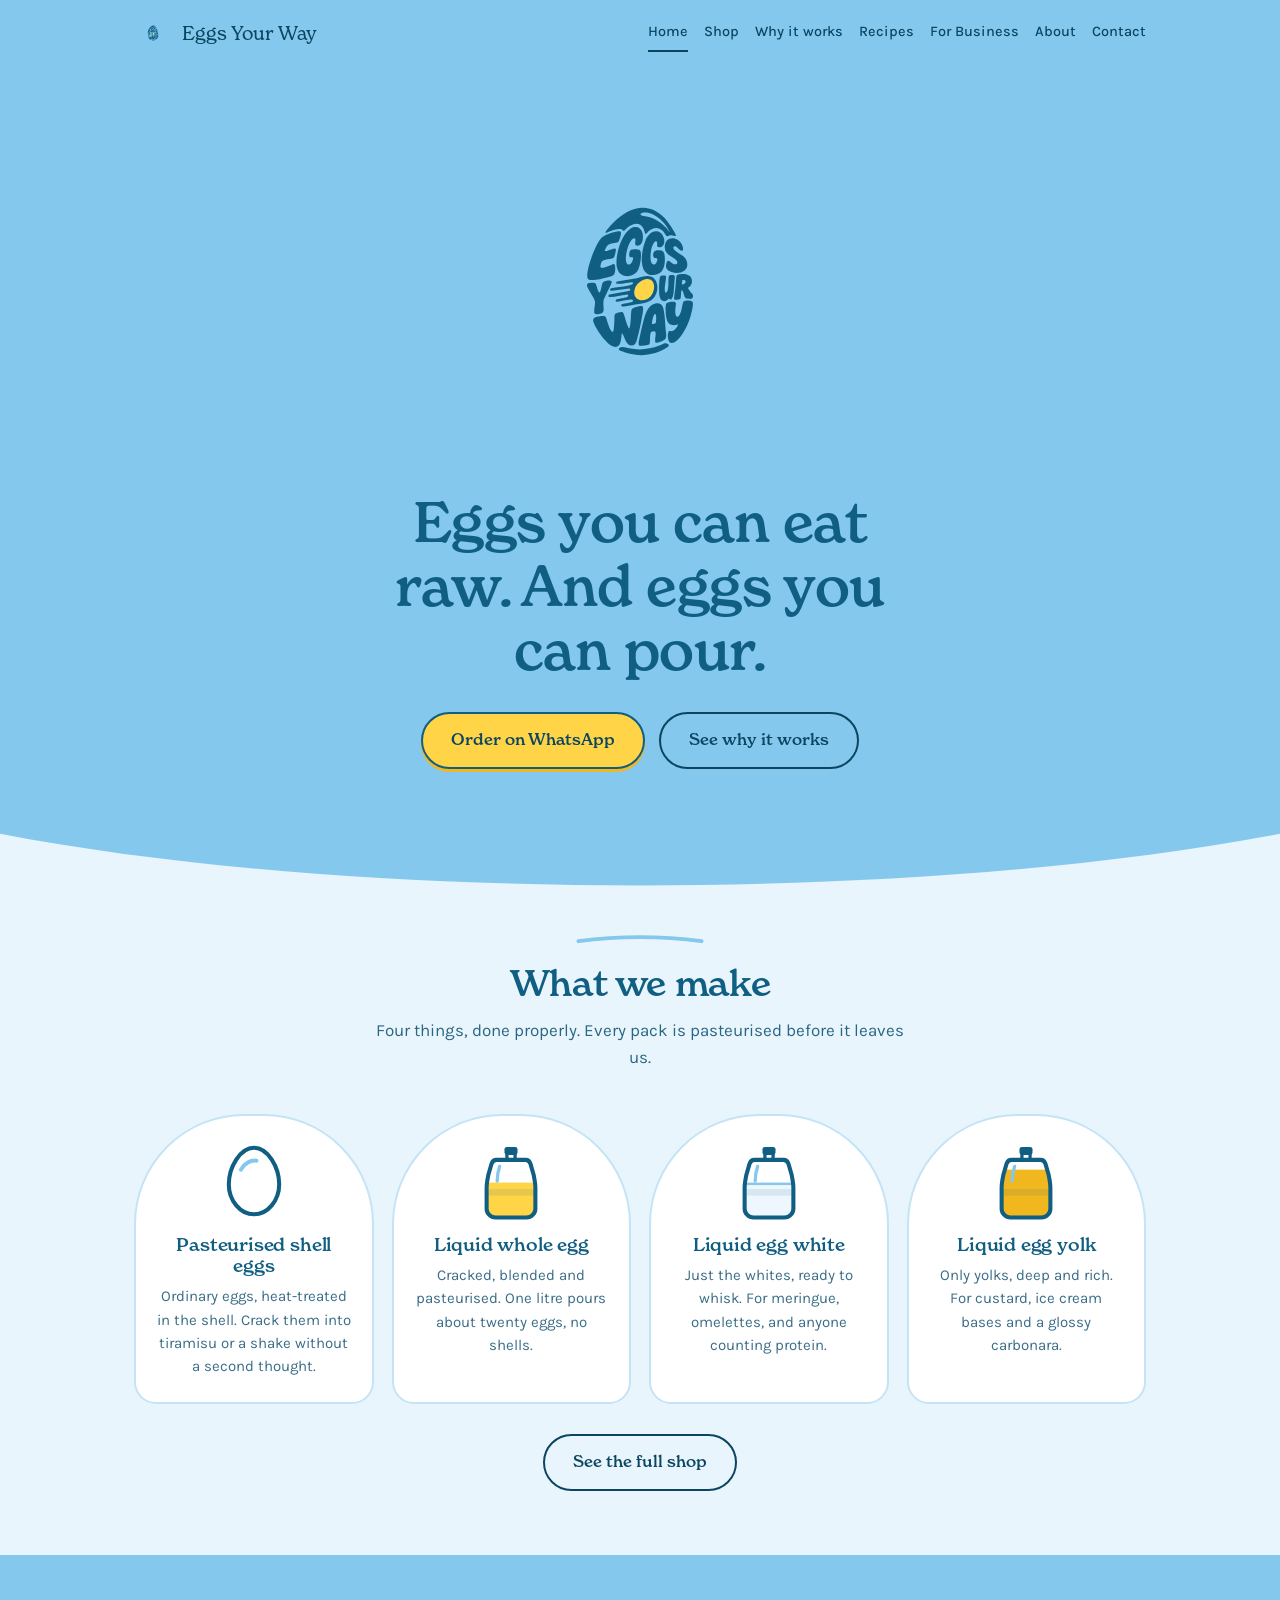
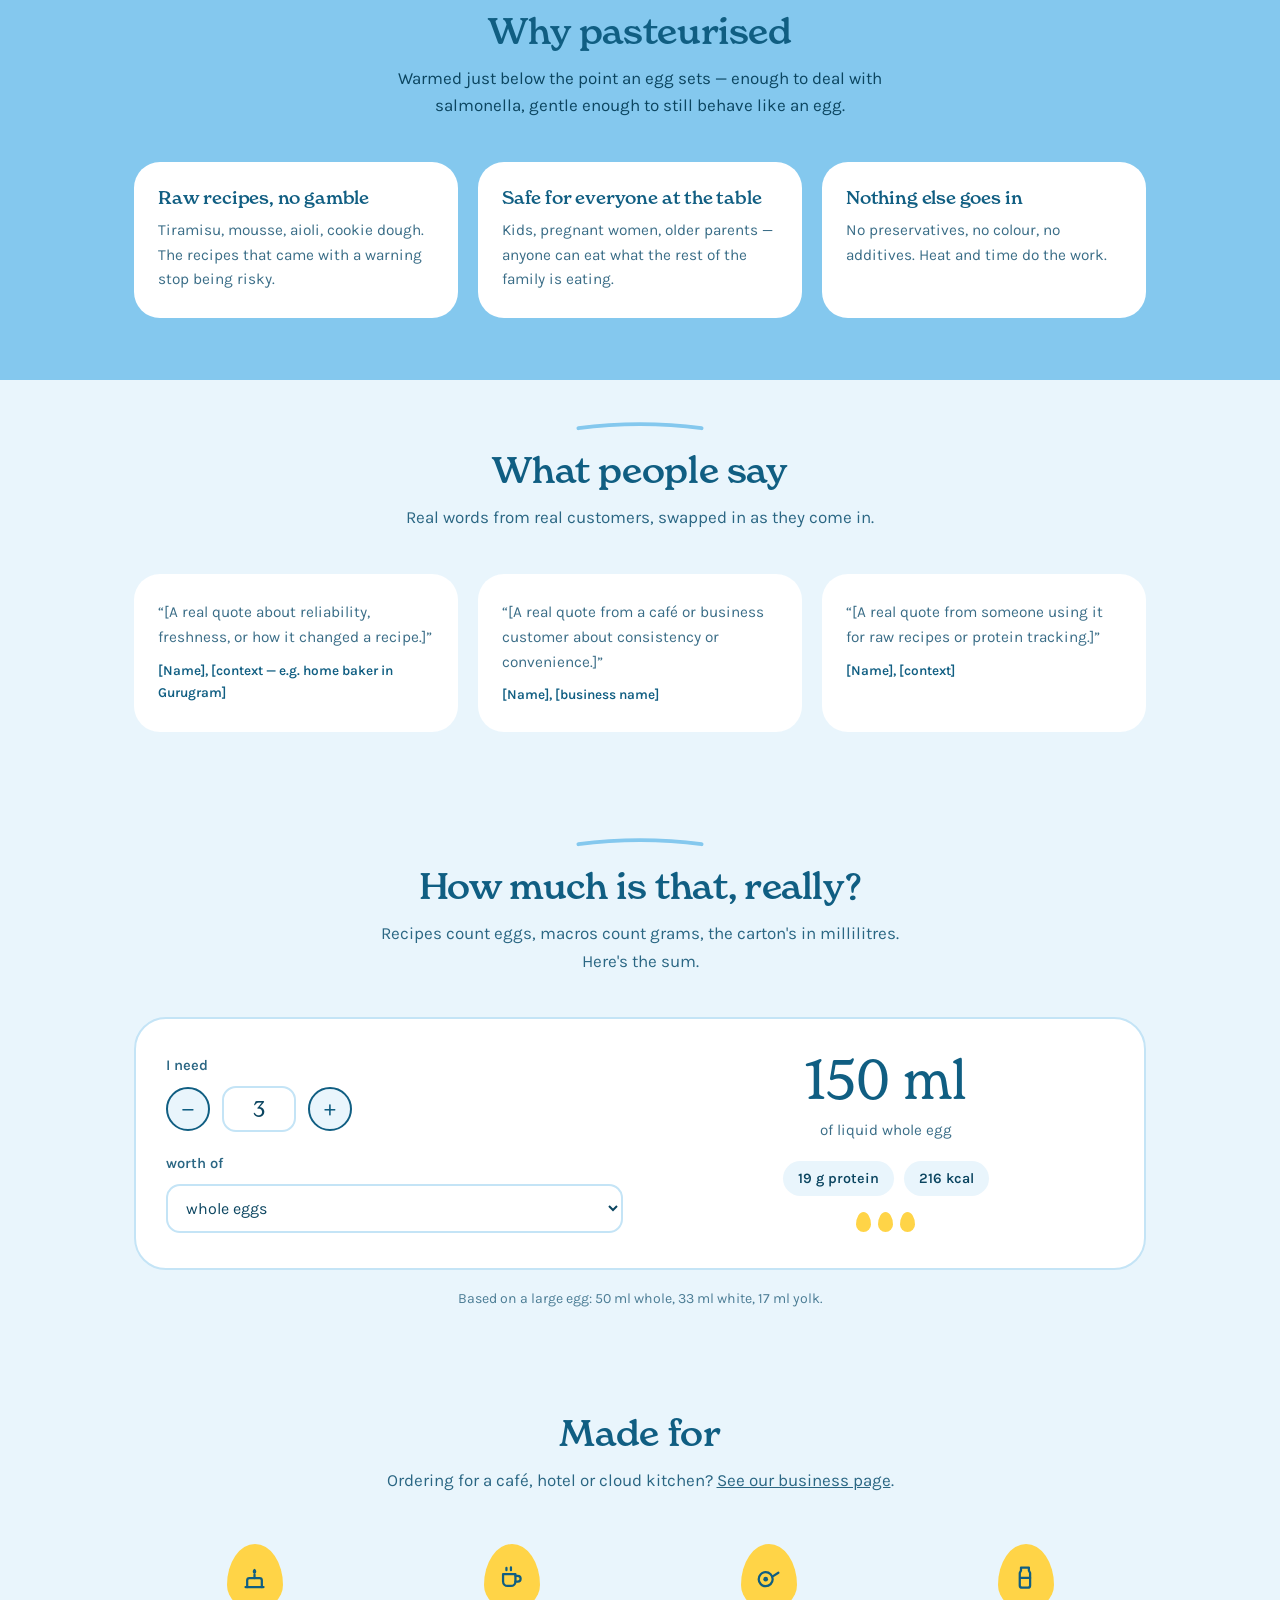
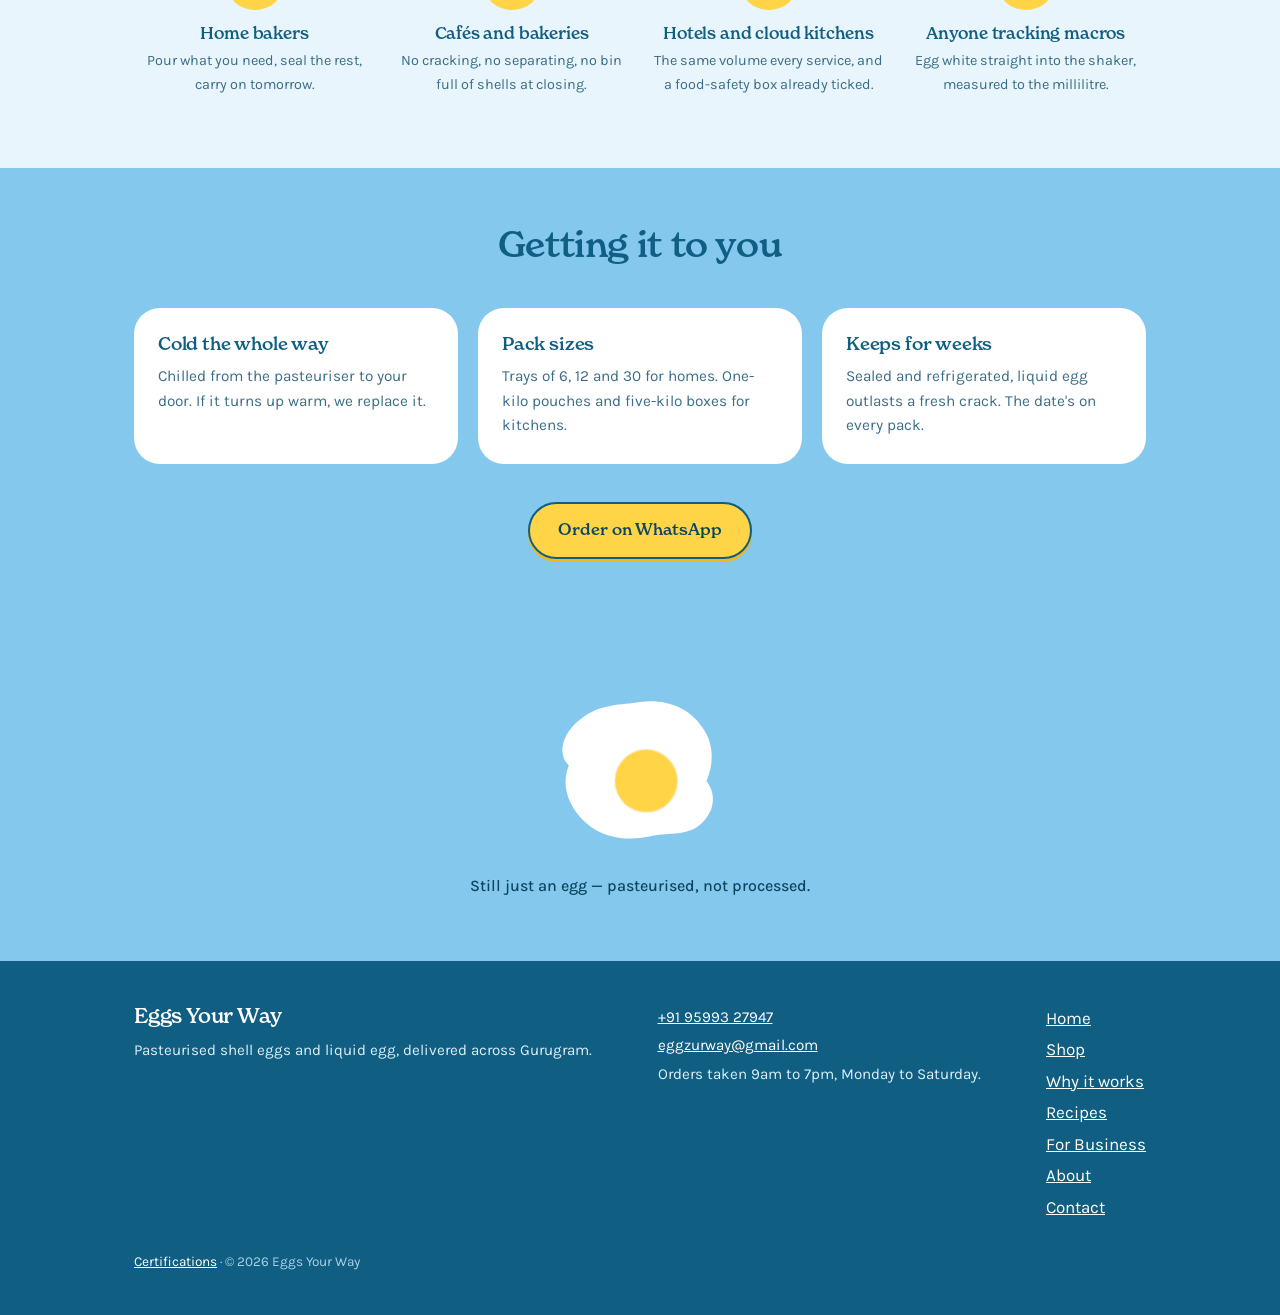
==== commit 2540915e: "Update logo to redesigned single-teal mark with yellow yolk Replaces the old sky-blue-baked-in logo." ====
--- a/index.html
+++ b/index.html
@@ -19,7 +19,7 @@
 <header class="bar">
   <div class="wrap bar-in">
     <a class="mark" href="index.html">
-      <img src="logo.png" alt="Eggs Your Way">
+      <img src="logo.svg" alt="Eggs Your Way">
       <span>Eggs Your Way</span>
     </a>
     <nav>
@@ -38,7 +38,7 @@
 
   <div class="sky-panel hero">
     <div class="wrap">
-      <img class="hero-logo" src="logo.png" alt="Eggs Your Way logo: bold lettering inside an egg with a yolk trailing speed lines">
+      <img class="hero-logo" src="logo.svg" alt="Eggs Your Way logo: bold lettering inside an egg with a yolk trailing speed lines">
       <h1>Eggs you can eat raw. And eggs you can pour.</h1>
       <div class="hero-cta">
         <a class="btn btn-yolk" href="https://wa.me/919599327947?text=Hi%21%20I%27d%20like%20to%20order%20eggs." target="_blank" rel="noopener">Order on WhatsApp</a>
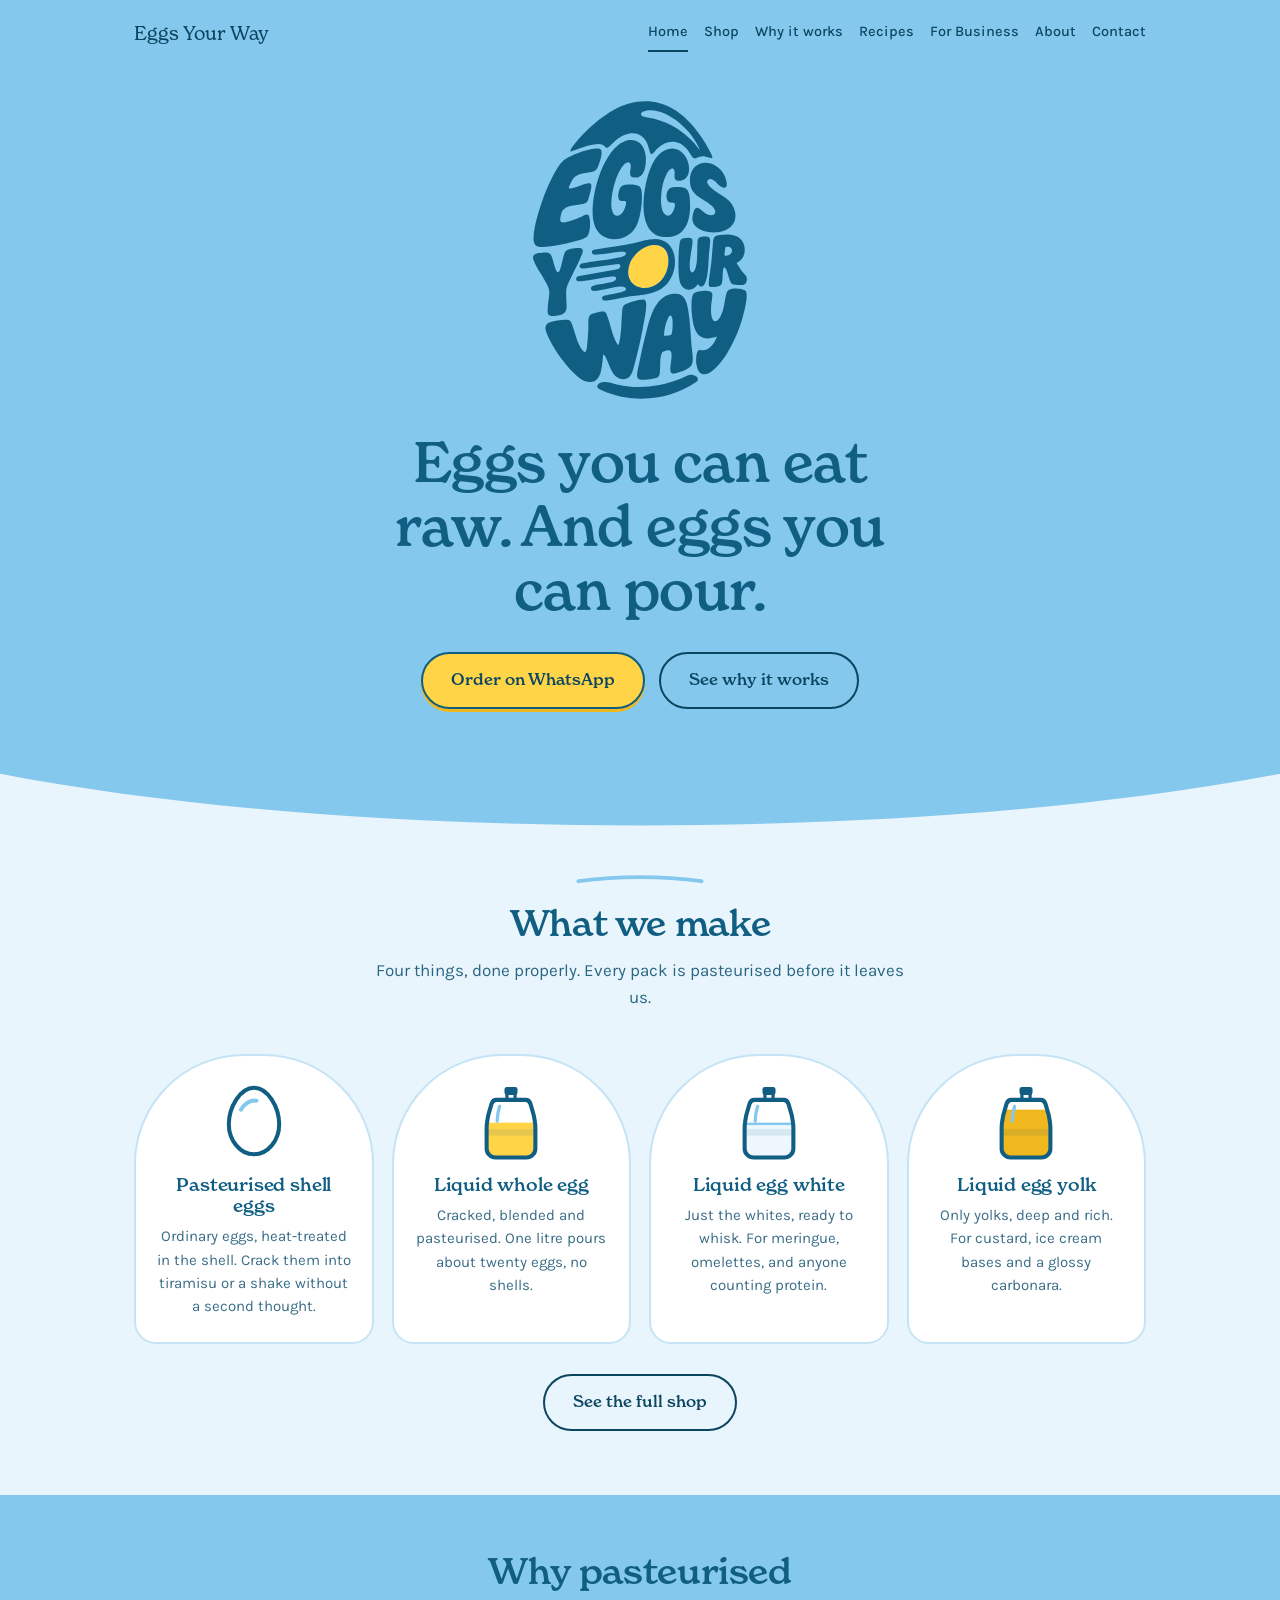
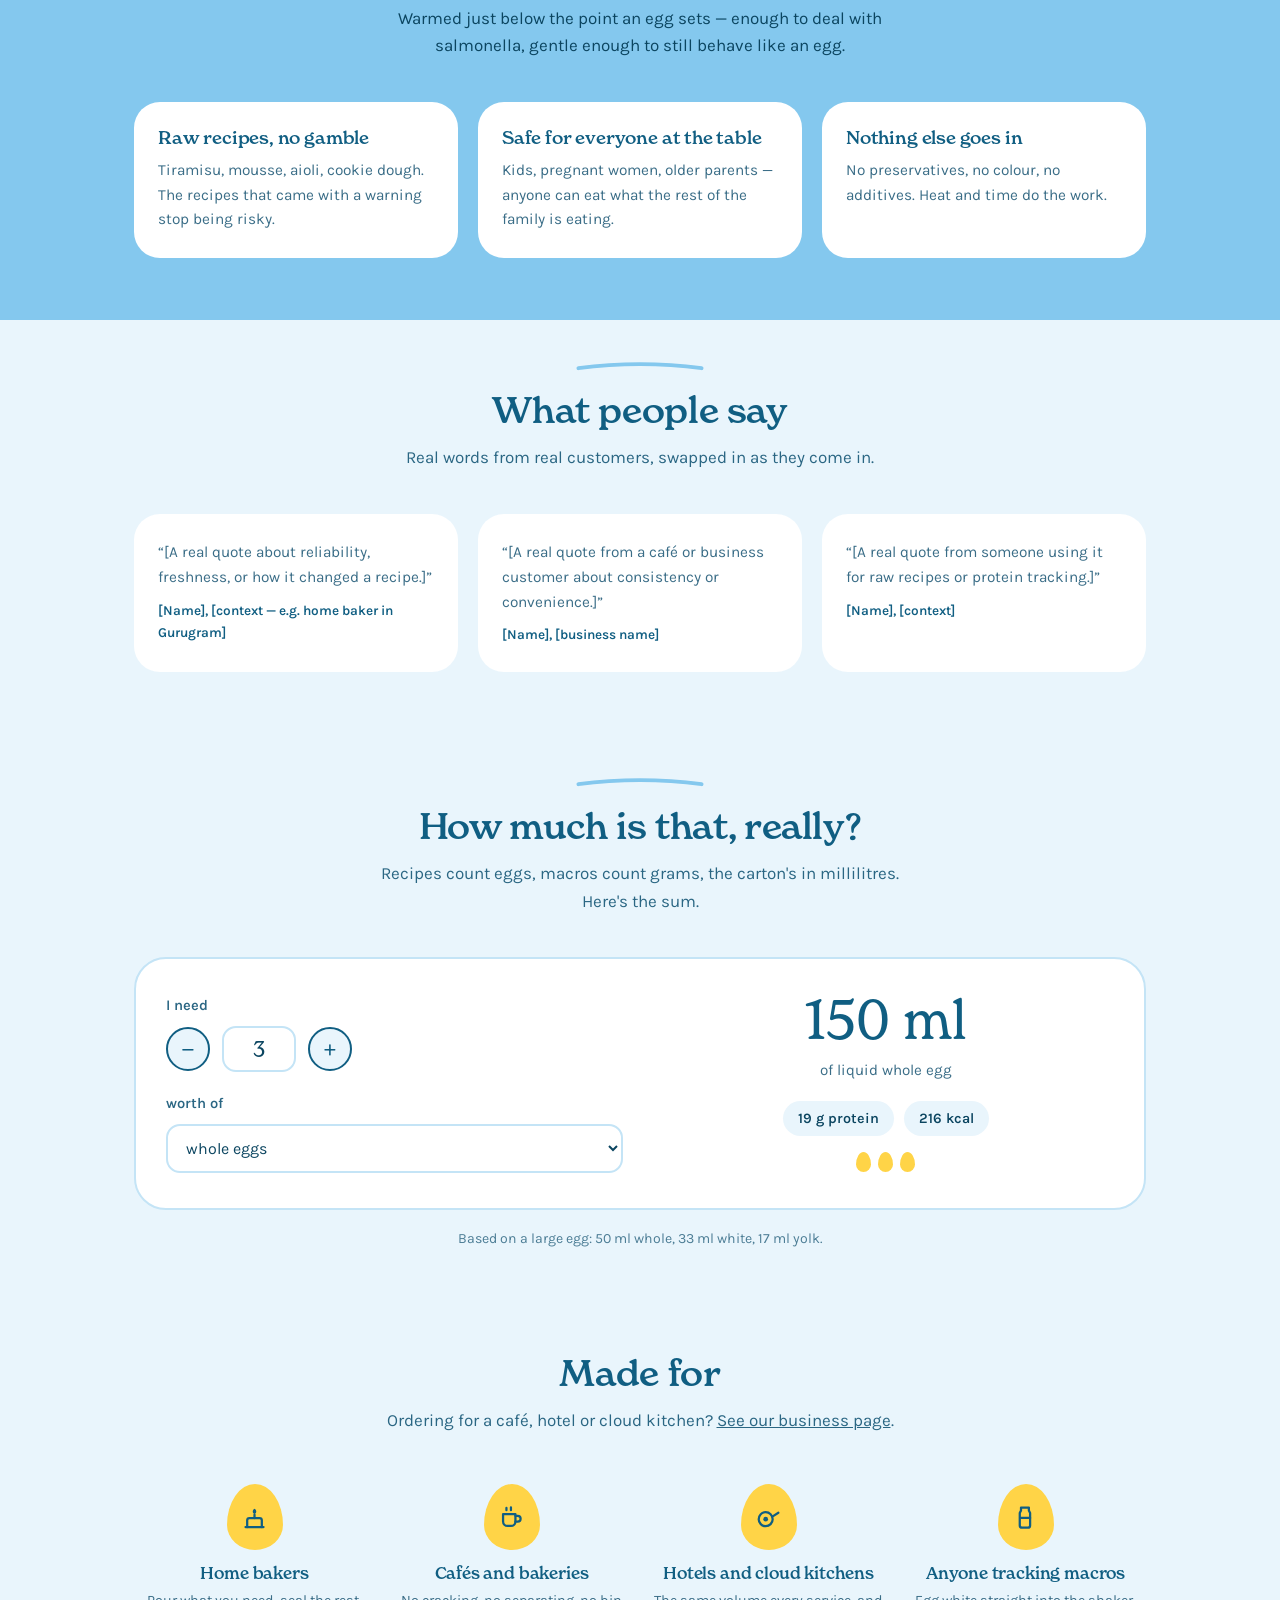
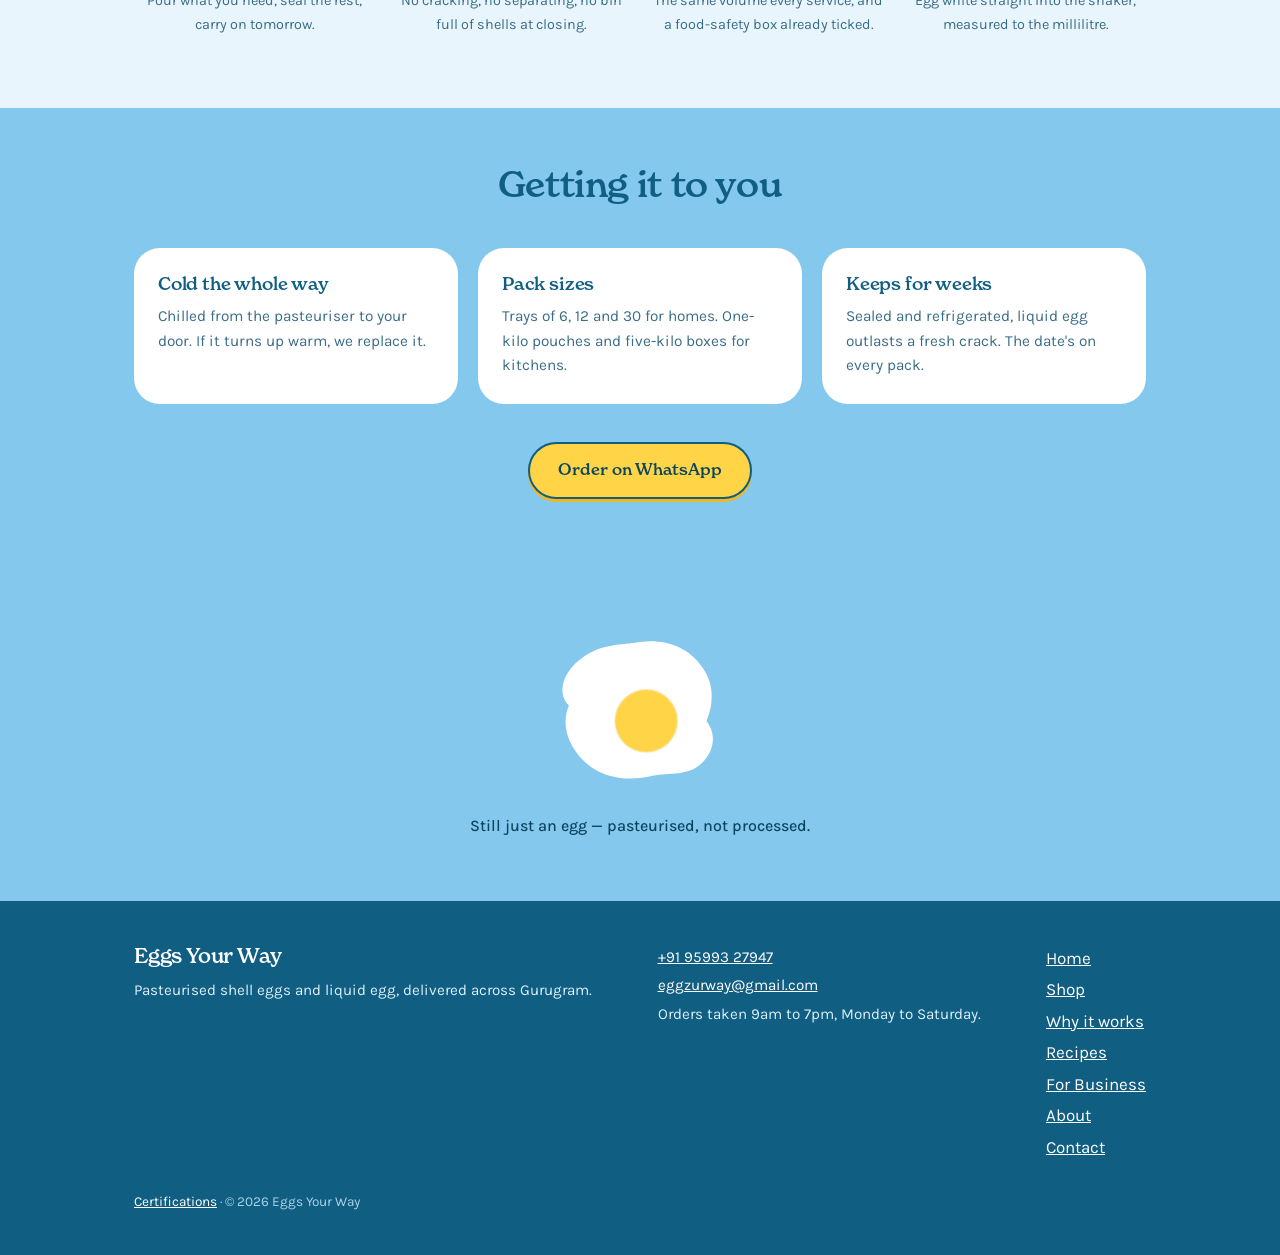
==== commit ef23135f: "Drop nav logo icon, enlarge and tighten the hero logo The nav egg lockup carries three lines of lett" ====
--- a/index.html
+++ b/index.html
@@ -19,7 +19,6 @@
 <header class="bar">
   <div class="wrap bar-in">
     <a class="mark" href="index.html">
-      <img src="logo.svg" alt="Eggs Your Way">
       <span>Eggs Your Way</span>
     </a>
     <nav>
--- a/style.css
+++ b/style.css
@@ -50,7 +50,6 @@
 .bar{position:sticky;top:0;z-index:20;background:var(--sky);}
 .bar-in{display:flex;align-items:center;gap:20px;height:66px;}
 .mark{display:flex;align-items:center;gap:10px;text-decoration:none;margin-right:auto;}
-.mark img{width:38px;height:38px;object-fit:contain;}
 .mark span{font-family:var(--display);font-size:19px;color:var(--ink);}
 .bar nav{display:flex;gap:16px;align-items:center;overflow-x:auto;scrollbar-width:none;}
 .bar nav::-webkit-scrollbar{display:none;}
@@ -62,7 +61,6 @@
 .bar nav a[aria-current="page"]{border-bottom-color:var(--ink);}
 @media (max-width:900px){
   .bar-in{height:60px;gap:12px;}
-  .mark span{display:none;}
   .bar nav{gap:13px;}
   .bar nav a{font-size:14px;}
 }
@@ -73,8 +71,8 @@
 @media (max-width:640px){.curve{height:48px;}}
 
 /* home hero */
-.hero{padding:28px 0 0;}
-.hero-logo{width:min(300px,62vw);margin:0 auto 22px;animation:settle .7s cubic-bezier(.2,.9,.3,1) both;}
+.hero{padding:14px 0 0;}
+.hero-logo{height:clamp(240px,38vh,340px);width:auto;margin:0 auto 11px;animation:settle .7s cubic-bezier(.2,.9,.3,1) both;}
 .hero h1{font-size:clamp(2.1rem,6.2vw,3.5rem);color:var(--teal);max-width:15ch;margin:0 auto;
   animation:rise .7s .18s cubic-bezier(.2,.9,.3,1) both;}
 .hero-cta{display:flex;gap:14px;justify-content:center;flex-wrap:wrap;margin:30px 0 0;
